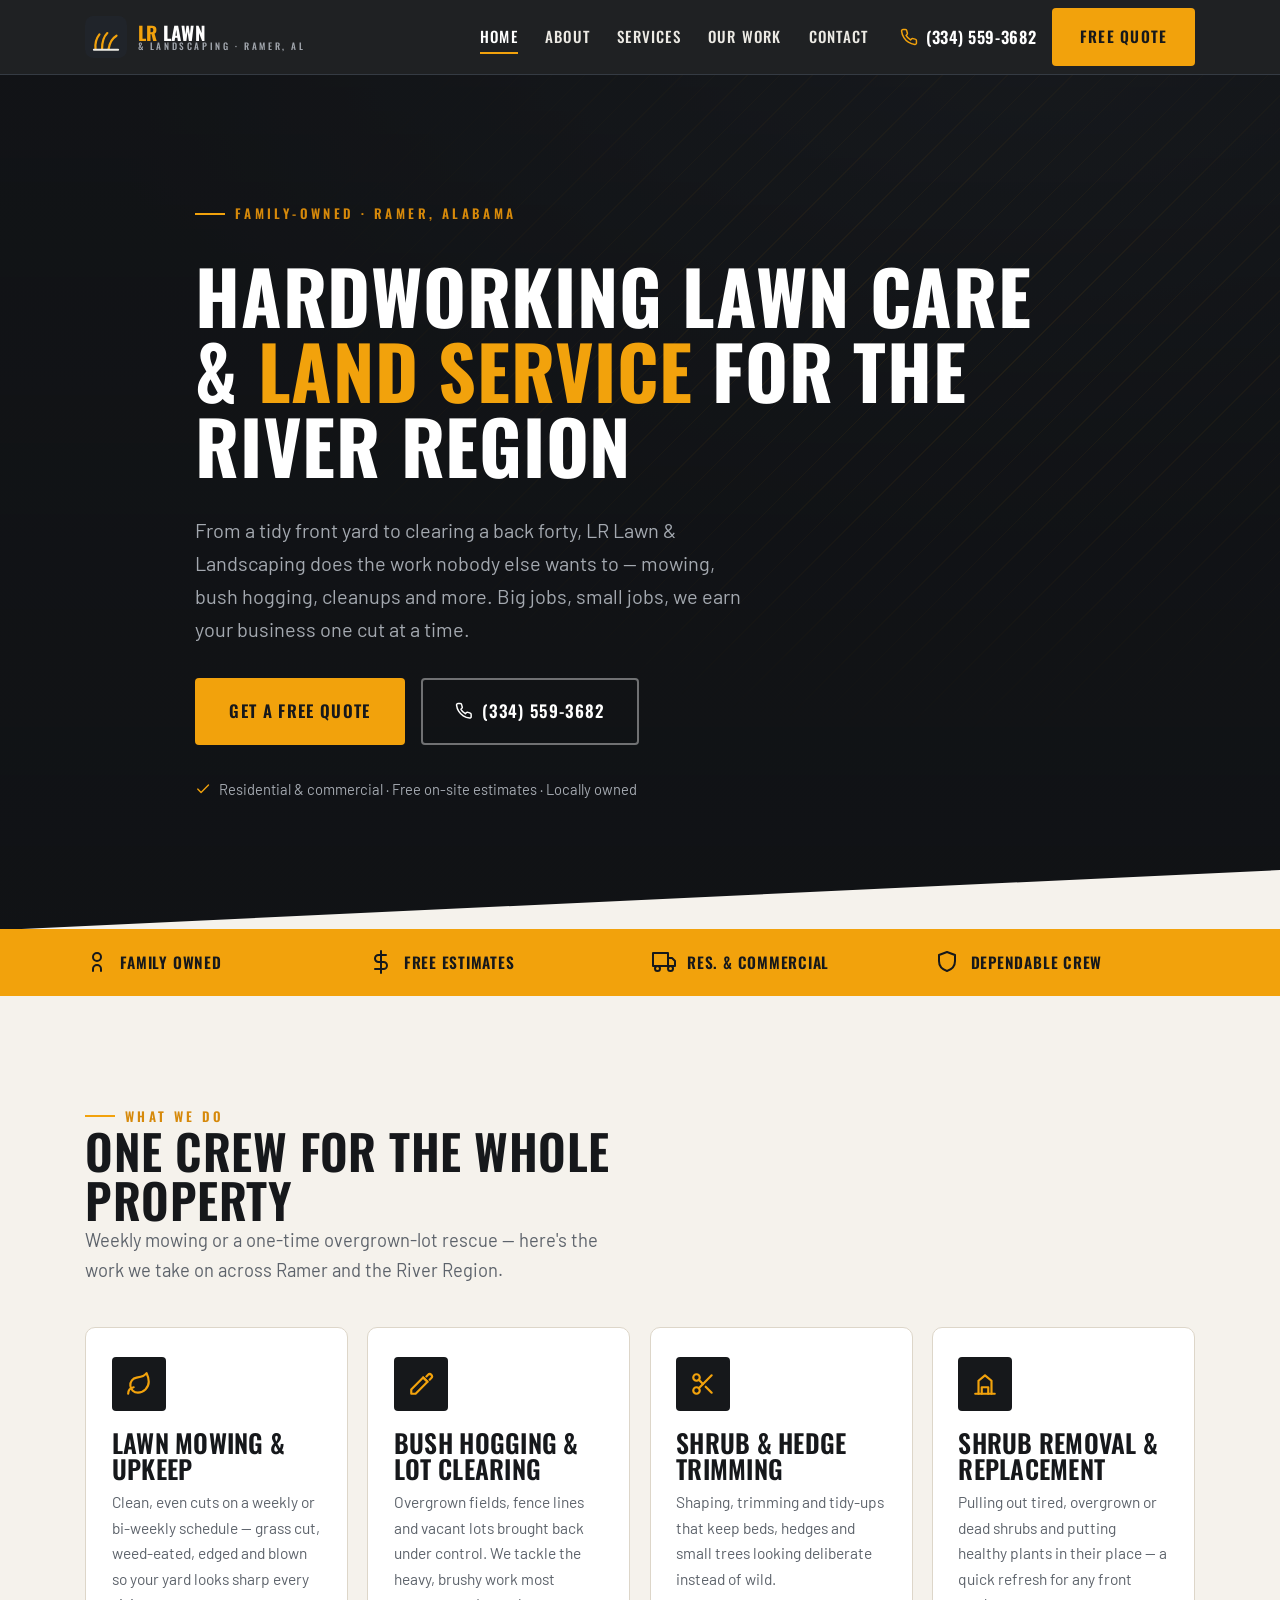
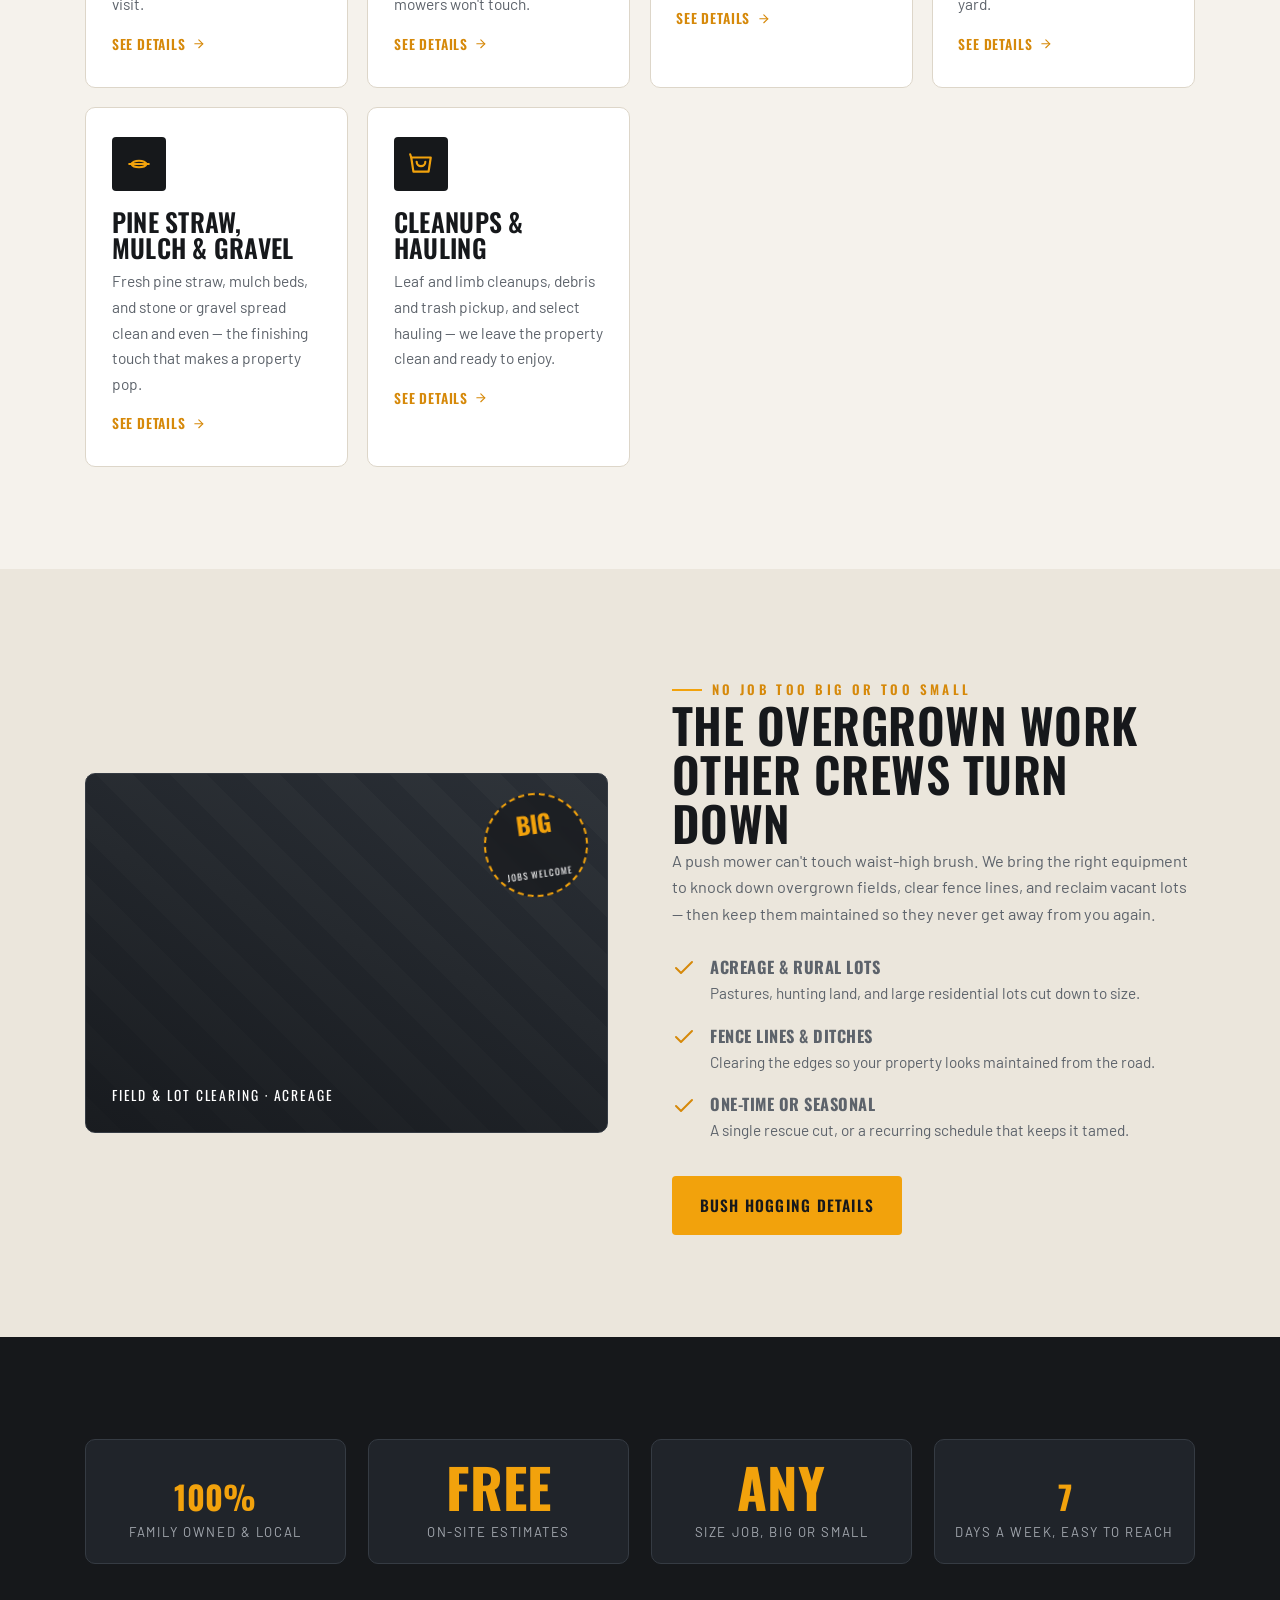
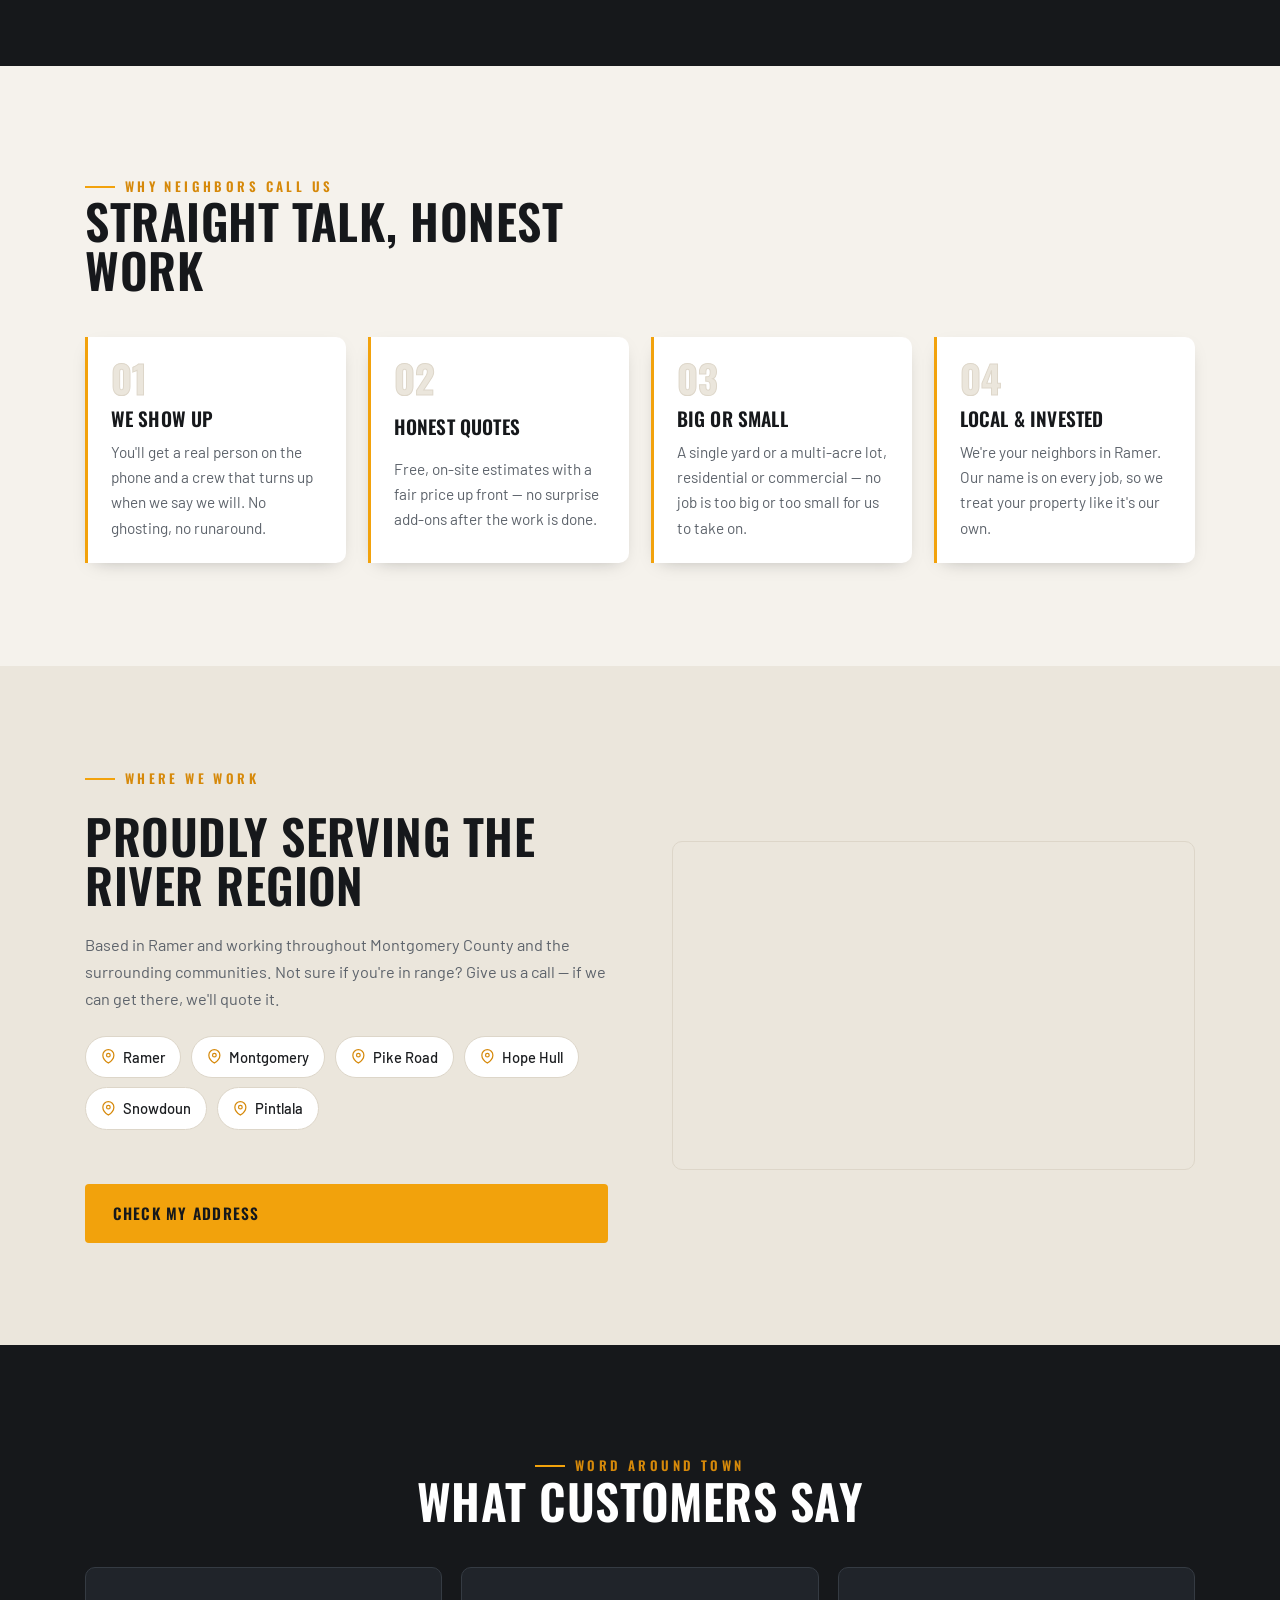
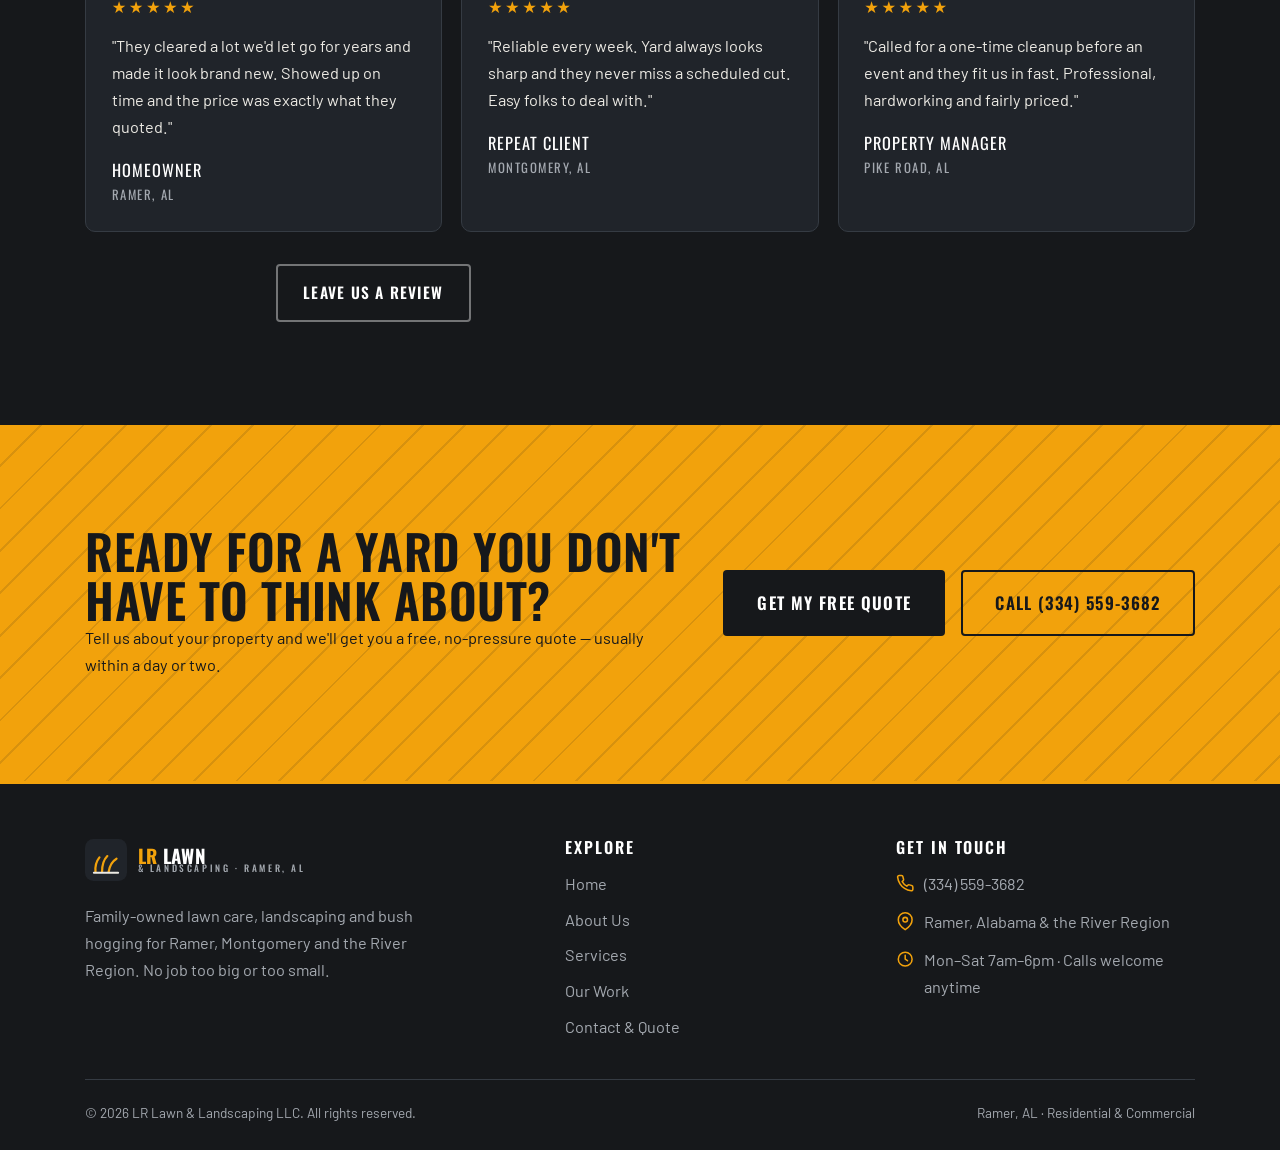
==== index.html @ de770ca6 "Initial commit: LR Lawn & Landscaping LLC website Co-Authored-By: Claude Opus 4.8 <noreply@anthropic" ====
<!DOCTYPE html>
<html lang="en" class="no-js">
<head>
  <meta charset="UTF-8" />
  <meta name="viewport" content="width=device-width, initial-scale=1.0" />
  <title>LR Lawn &amp; Landscaping LLC | Lawn Care &amp; Bush Hogging in Ramer, AL</title>
  <meta name="description" content="LR Lawn & Landscaping LLC is a family-owned lawn care and land service in Ramer, AL, serving Montgomery & the River Region. Mowing, bush hogging, cleanups & more — residential and commercial. Free quotes: (334) 559-3682." />
  <meta name="theme-color" content="#16181b" />
  <link rel="canonical" href="https://lrlawnandlandscaping.example/" />

  <meta property="og:title" content="LR Lawn & Landscaping LLC — Ramer, AL" />
  <meta property="og:description" content="Family-owned lawn care, landscaping & bush hogging for Montgomery County and the River Region. No job too big or too small." />
  <meta property="og:type" content="website" />
  <meta property="og:locale" content="en_US" />

  <link rel="icon" href="assets/icons/favicon.svg" type="image/svg+xml" />
  <link rel="preconnect" href="https://fonts.googleapis.com" />
  <link rel="preconnect" href="https://fonts.gstatic.com" crossorigin />
  <link href="https://fonts.googleapis.com/css2?family=Oswald:wght@500;600;700&family=Barlow:wght@400;500;600&display=swap" rel="stylesheet" />
  <link rel="stylesheet" href="css/style.css" />

  <script type="application/ld+json">
  {
    "@context": "https://schema.org",
    "@type": "LandscapingBusiness",
    "name": "LR Lawn & Landscaping LLC",
    "telephone": "+1-334-559-3682",
    "address": { "@type": "PostalAddress", "addressLocality": "Ramer", "addressRegion": "AL", "addressCountry": "US" },
    "areaServed": "Montgomery County & the River Region, Alabama",
    "description": "Family-owned lawn care, landscaping and bush hogging serving Ramer, Montgomery and the surrounding River Region."
  }
  </script>
</head>
<body>
  <a class="skip-link" href="#main">Skip to content</a>

  <!-- ===================== HEADER ===================== -->
  <header class="header">
    <div class="container">
      <nav class="nav" aria-label="Primary">
        <a href="index.html" class="logo" aria-label="LR Lawn & Landscaping — home">
          <svg class="logo__mark" viewBox="0 0 64 64" aria-hidden="true">
            <rect width="64" height="64" rx="13" fill="#20242a"/>
            <g fill="none" stroke="#f2a20c" stroke-width="3.4" stroke-linecap="round">
              <path d="M16 50 C 15 39, 18 33, 22 28"/>
              <path d="M26 50 C 26 37, 29 31, 34 26"/>
              <path d="M36 50 C 38 38, 43 33, 48 30"/>
            </g>
            <rect x="12" y="50" width="40" height="3" rx="1.5" fill="#eceae4"/>
          </svg>
          <span class="logo__name"><span>LR</span> Lawn<small>&amp; Landscaping · Ramer, AL</small></span>
        </a>

        <div class="nav__menu" id="nav-menu">
          <ul class="nav__links">
            <li><a class="nav__link" href="index.html">Home</a></li>
            <li><a class="nav__link" href="about.html">About</a></li>
            <li><a class="nav__link" href="services.html">Services</a></li>
            <li><a class="nav__link" href="gallery.html">Our Work</a></li>
            <li><a class="nav__link" href="contact.html">Contact</a></li>
          </ul>
          <div class="nav__cta">
            <a href="tel:+13345593682" class="nav__phone" aria-label="Call (334) 559-3682">
              <svg viewBox="0 0 24 24" fill="none" stroke="currentColor" stroke-width="2" stroke-linecap="round" stroke-linejoin="round" aria-hidden="true"><path d="M22 16.92v3a2 2 0 0 1-2.18 2 19.79 19.79 0 0 1-8.63-3.07 19.5 19.5 0 0 1-6-6 19.79 19.79 0 0 1-3.07-8.67A2 2 0 0 1 4.11 2h3a2 2 0 0 1 2 1.72c.13.96.36 1.9.7 2.81a2 2 0 0 1-.45 2.11L8.09 9.91a16 16 0 0 0 6 6l1.27-1.27a2 2 0 0 1 2.11-.45c.91.34 1.85.57 2.81.7A2 2 0 0 1 22 16.92Z"/></svg>
              (334) 559-3682
            </a>
            <a href="contact.html" class="btn">Free Quote</a>
          </div>
        </div>

        <button class="nav__toggle" aria-label="Toggle menu" aria-controls="nav-menu" aria-expanded="false"><span></span></button>
      </nav>
    </div>
  </header>
  <div class="nav-backdrop" aria-hidden="true"></div>

  <main id="main">

    <!-- ===================== HERO ===================== -->
    <section class="hero">
      <div class="container hero__inner">
        <p class="eyebrow reveal">Family-Owned · Ramer, Alabama</p>
        <h1 class="reveal" data-delay="1">Hardworking lawn care &amp; <em>land service</em> for the River Region</h1>
        <p class="hero__lead reveal" data-delay="2">From a tidy front yard to clearing a back forty, LR Lawn &amp; Landscaping does the work nobody else wants to — mowing, bush hogging, cleanups and more. Big jobs, small jobs, we earn your business one cut at a time.</p>
        <div class="hero__actions reveal" data-delay="3">
          <a href="contact.html" class="btn btn--lg">Get a Free Quote</a>
          <a href="tel:+13345593682" class="btn btn--ghost-light btn--lg">
            <svg viewBox="0 0 24 24" fill="none" stroke="currentColor" stroke-width="2" stroke-linecap="round" stroke-linejoin="round" aria-hidden="true"><path d="M22 16.92v3a2 2 0 0 1-2.18 2 19.79 19.79 0 0 1-8.63-3.07 19.5 19.5 0 0 1-6-6 19.79 19.79 0 0 1-3.07-8.67A2 2 0 0 1 4.11 2h3a2 2 0 0 1 2 1.72c.13.96.36 1.9.7 2.81a2 2 0 0 1-.45 2.11L8.09 9.91a16 16 0 0 0 6 6l1.27-1.27a2 2 0 0 1 2.11-.45c.91.34 1.85.57 2.81.7A2 2 0 0 1 22 16.92Z"/></svg>
            (334) 559-3682
          </a>
        </div>
        <p class="hero__note reveal" data-delay="3">
          <svg viewBox="0 0 24 24" fill="none" stroke="currentColor" stroke-width="2" stroke-linecap="round" stroke-linejoin="round" aria-hidden="true"><polyline points="20 6 9 17 4 12"/></svg>
          Residential &amp; commercial · Free on-site estimates · Locally owned
        </p>
      </div>
      <div class="hero__angle" aria-hidden="true"></div>
    </section>

    <!-- ===================== TRUST STRIP ===================== -->
    <section class="trust" aria-label="Why homeowners call us">
      <div class="container">
        <ul class="trust__row">
          <li class="trust__item"><svg viewBox="0 0 24 24" fill="none" stroke="currentColor" stroke-width="2" stroke-linecap="round" stroke-linejoin="round"><path d="M16 21v-2a4 4 0 0 0-8 0v2"/><circle cx="12" cy="7" r="4"/></svg>Family Owned</li>
          <li class="trust__item"><svg viewBox="0 0 24 24" fill="none" stroke="currentColor" stroke-width="2" stroke-linecap="round" stroke-linejoin="round"><line x1="12" y1="1" x2="12" y2="23"/><path d="M17 5H9.5a3.5 3.5 0 0 0 0 7h5a3.5 3.5 0 0 1 0 7H6"/></svg>Free Estimates</li>
          <li class="trust__item"><svg viewBox="0 0 24 24" fill="none" stroke="currentColor" stroke-width="2" stroke-linecap="round" stroke-linejoin="round"><path d="M1 3h15v13H1z"/><path d="M16 8h4l3 3v5h-7V8z"/><circle cx="5.5" cy="18.5" r="2.5"/><circle cx="18.5" cy="18.5" r="2.5"/></svg>Res. &amp; Commercial</li>
          <li class="trust__item"><svg viewBox="0 0 24 24" fill="none" stroke="currentColor" stroke-width="2" stroke-linecap="round" stroke-linejoin="round"><path d="M12 2 4 5v6c0 5 3.4 8.5 8 10 4.6-1.5 8-5 8-10V5l-8-3Z"/></svg>Dependable Crew</li>
        </ul>
      </div>
    </section>

    <!-- ===================== SERVICES OVERVIEW ===================== -->
    <section class="section" aria-labelledby="svc-h">
      <div class="container">
        <div class="section-head reveal">
          <p class="eyebrow">What We Do</p>
          <h2 id="svc-h">One crew for the whole property</h2>
          <p class="lead">Weekly mowing or a one-time overgrown-lot rescue — here's the work we take on across Ramer and the River Region.</p>
        </div>

        <div class="cards">
          <article class="card reveal">
            <div class="card__icon"><svg viewBox="0 0 24 24" fill="none" stroke="currentColor" stroke-width="2" stroke-linecap="round" stroke-linejoin="round"><path d="M11 20A7 7 0 0 1 9.8 6.1C15.5 5 17 4.48 19 2c1 2 2 4.18 2 8 0 5.5-4.78 10-10 10Z"/><path d="M2 21c0-3 1.85-5.36 5.08-6"/></svg></div>
            <h3>Lawn Mowing &amp; Upkeep</h3>
            <p>Clean, even cuts on a weekly or bi-weekly schedule — grass cut, weed-eated, edged and blown so your yard looks sharp every visit.</p>
            <a href="services.html#mowing" class="card__link">See details <svg viewBox="0 0 24 24" fill="none" stroke="currentColor" stroke-width="2" stroke-linecap="round" stroke-linejoin="round"><line x1="5" y1="12" x2="19" y2="12"/><polyline points="12 5 19 12 12 19"/></svg></a>
          </article>

          <article class="card reveal" data-delay="1">
            <div class="card__icon"><svg viewBox="0 0 24 24" fill="none" stroke="currentColor" stroke-width="2" stroke-linecap="round" stroke-linejoin="round"><path d="M3 21v-4l11-11 4 4L7 21H3z"/><path d="M14 6l4 4"/><path d="M20 8l1.5-1.5a2.1 2.1 0 0 0-3-3L17 5"/></svg></div>
            <h3>Bush Hogging &amp; Lot Clearing</h3>
            <p>Overgrown fields, fence lines and vacant lots brought back under control. We tackle the heavy, brushy work most mowers won't touch.</p>
            <a href="services.html#bushhog" class="card__link">See details <svg viewBox="0 0 24 24" fill="none" stroke="currentColor" stroke-width="2" stroke-linecap="round" stroke-linejoin="round"><line x1="5" y1="12" x2="19" y2="12"/><polyline points="12 5 19 12 12 19"/></svg></a>
          </article>

          <article class="card reveal" data-delay="2">
            <div class="card__icon"><svg viewBox="0 0 24 24" fill="none" stroke="currentColor" stroke-width="2" stroke-linecap="round" stroke-linejoin="round"><circle cx="6" cy="6" r="3"/><circle cx="6" cy="18" r="3"/><line x1="20" y1="4" x2="8.12" y2="15.88"/><line x1="14.47" y1="14.48" x2="20" y2="20"/><line x1="8.12" y1="8.12" x2="12" y2="12"/></svg></div>
            <h3>Shrub &amp; Hedge Trimming</h3>
            <p>Shaping, trimming and tidy-ups that keep beds, hedges and small trees looking deliberate instead of wild.</p>
            <a href="services.html#trimming" class="card__link">See details <svg viewBox="0 0 24 24" fill="none" stroke="currentColor" stroke-width="2" stroke-linecap="round" stroke-linejoin="round"><line x1="5" y1="12" x2="19" y2="12"/><polyline points="12 5 19 12 12 19"/></svg></a>
          </article>

          <article class="card reveal">
            <div class="card__icon"><svg viewBox="0 0 24 24" fill="none" stroke="currentColor" stroke-width="2" stroke-linecap="round" stroke-linejoin="round"><path d="M3 21h18"/><path d="M6 21V9l6-5 6 5v12"/><path d="M9 21v-6h6v6"/></svg></div>
            <h3>Shrub Removal &amp; Replacement</h3>
            <p>Pulling out tired, overgrown or dead shrubs and putting healthy plants in their place — a quick refresh for any front yard.</p>
            <a href="services.html#removal" class="card__link">See details <svg viewBox="0 0 24 24" fill="none" stroke="currentColor" stroke-width="2" stroke-linecap="round" stroke-linejoin="round"><line x1="5" y1="12" x2="19" y2="12"/><polyline points="12 5 19 12 12 19"/></svg></a>
          </article>

          <article class="card reveal" data-delay="1">
            <div class="card__icon"><svg viewBox="0 0 24 24" fill="none" stroke="currentColor" stroke-width="2" stroke-linecap="round" stroke-linejoin="round"><path d="M3 12h18"/><path d="M5 12c2-4 12-4 14 0"/><path d="M5 12c2 4 12 4 14 0"/></svg></div>
            <h3>Pine Straw, Mulch &amp; Gravel</h3>
            <p>Fresh pine straw, mulch beds, and stone or gravel spread clean and even — the finishing touch that makes a property pop.</p>
            <a href="services.html#groundcover" class="card__link">See details <svg viewBox="0 0 24 24" fill="none" stroke="currentColor" stroke-width="2" stroke-linecap="round" stroke-linejoin="round"><line x1="5" y1="12" x2="19" y2="12"/><polyline points="12 5 19 12 12 19"/></svg></a>
          </article>

          <article class="card reveal" data-delay="2">
            <div class="card__icon"><svg viewBox="0 0 24 24" fill="none" stroke="currentColor" stroke-width="2" stroke-linecap="round" stroke-linejoin="round"><path d="M3 6h18l-2 13H5L3 6z"/><path d="M3 6 2 3"/><path d="M16 10a4 4 0 0 1-8 0"/></svg></div>
            <h3>Cleanups &amp; Hauling</h3>
            <p>Leaf and limb cleanups, debris and trash pickup, and select hauling — we leave the property clean and ready to enjoy.</p>
            <a href="services.html#cleanups" class="card__link">See details <svg viewBox="0 0 24 24" fill="none" stroke="currentColor" stroke-width="2" stroke-linecap="round" stroke-linejoin="round"><line x1="5" y1="12" x2="19" y2="12"/><polyline points="12 5 19 12 12 19"/></svg></a>
          </article>
        </div>
      </div>
    </section>

    <!-- ===================== FEATURE: BUSH HOGGING ===================== -->
    <section class="section section--concrete" aria-labelledby="feat-h">
      <div class="container split">
        <div class="feature__media reveal">
          <!-- Replace background with a real bush-hogging / lot-clearing photo -->
          <span class="stamp"><b>BIG</b><small>jobs welcome</small></span>
          <p class="feature__tag">Field &amp; lot clearing · acreage</p>
        </div>
        <div class="reveal" data-delay="1">
          <p class="eyebrow">No Job Too Big or Too Small</p>
          <h2 id="feat-h">The overgrown work other crews turn down</h2>
          <p class="muted">A push mower can't touch waist-high brush. We bring the right equipment to knock down overgrown fields, clear fence lines, and reclaim vacant lots — then keep them maintained so they never get away from you again.</p>
          <ul class="feature__list">
            <li>
              <svg viewBox="0 0 24 24" fill="none" stroke="currentColor" stroke-width="2" stroke-linecap="round" stroke-linejoin="round"><polyline points="20 6 9 17 4 12"/></svg>
              <span><b>Acreage &amp; rural lots</b><br>Pastures, hunting land, and large residential lots cut down to size.</span>
            </li>
            <li>
              <svg viewBox="0 0 24 24" fill="none" stroke="currentColor" stroke-width="2" stroke-linecap="round" stroke-linejoin="round"><polyline points="20 6 9 17 4 12"/></svg>
              <span><b>Fence lines &amp; ditches</b><br>Clearing the edges so your property looks maintained from the road.</span>
            </li>
            <li>
              <svg viewBox="0 0 24 24" fill="none" stroke="currentColor" stroke-width="2" stroke-linecap="round" stroke-linejoin="round"><polyline points="20 6 9 17 4 12"/></svg>
              <span><b>One-time or seasonal</b><br>A single rescue cut, or a recurring schedule that keeps it tamed.</span>
            </li>
          </ul>
          <a href="services.html#bushhog" class="btn mt-2">Bush Hogging Details</a>
        </div>
      </div>
    </section>

    <!-- ===================== PROMISE / STATS ===================== -->
    <!-- These are commitments, not metrics. Swap in real numbers once available. -->
    <section class="section section--dark" aria-label="Our promise">
      <div class="container">
        <div class="stats">
          <div class="stat reveal"><div class="stat__num"><span data-count="100" data-suffix="%">0%</span></div><div class="stat__label">Family Owned &amp; Local</div></div>
          <div class="stat reveal" data-delay="1"><div class="stat__num">FREE</div><div class="stat__label">On-Site Estimates</div></div>
          <div class="stat reveal" data-delay="2"><div class="stat__num">ANY</div><div class="stat__label">Size Job, Big or Small</div></div>
          <div class="stat reveal" data-delay="3"><div class="stat__num"><span data-count="7">0</span></div><div class="stat__label">Days a Week, Easy to Reach</div></div>
        </div>
      </div>
    </section>

    <!-- ===================== WHY US ===================== -->
    <section class="section" aria-labelledby="why-h">
      <div class="container">
        <div class="section-head reveal">
          <p class="eyebrow">Why Neighbors Call Us</p>
          <h2 id="why-h">Straight talk, honest work</h2>
        </div>
        <div class="reasons">
          <div class="reason reveal">
            <span class="reason__n">01</span>
            <h3>We show up</h3>
            <p>You'll get a real person on the phone and a crew that turns up when we say we will. No ghosting, no runaround.</p>
          </div>
          <div class="reason reveal" data-delay="1">
            <span class="reason__n">02</span>
            <h3>Honest quotes</h3>
            <p>Free, on-site estimates with a fair price up front — no surprise add-ons after the work is done.</p>
          </div>
          <div class="reason reveal" data-delay="2">
            <span class="reason__n">03</span>
            <h3>Big or small</h3>
            <p>A single yard or a multi-acre lot, residential or commercial — no job is too big or too small for us to take on.</p>
          </div>
          <div class="reason reveal" data-delay="3">
            <span class="reason__n">04</span>
            <h3>Local &amp; invested</h3>
            <p>We're your neighbors in Ramer. Our name is on every job, so we treat your property like it's our own.</p>
          </div>
        </div>
      </div>
    </section>

    <!-- ===================== SERVICE AREA ===================== -->
    <section class="section section--concrete" aria-labelledby="area-h">
      <div class="container split">
        <div class="area reveal">
          <p class="eyebrow">Where We Work</p>
          <h2 id="area-h">Proudly serving the River Region</h2>
          <p class="muted">Based in Ramer and working throughout Montgomery County and the surrounding communities. Not sure if you're in range? Give us a call — if we can get there, we'll quote it.</p>
          <ul class="area__chips">
            <li class="area__chip"><svg viewBox="0 0 24 24" fill="none" stroke="currentColor" stroke-width="2"><path d="M21 10c0 7-9 13-9 13s-9-6-9-13a9 9 0 0 1 18 0Z"/><circle cx="12" cy="10" r="3"/></svg>Ramer</li>
            <li class="area__chip"><svg viewBox="0 0 24 24" fill="none" stroke="currentColor" stroke-width="2"><path d="M21 10c0 7-9 13-9 13s-9-6-9-13a9 9 0 0 1 18 0Z"/><circle cx="12" cy="10" r="3"/></svg>Montgomery</li>
            <li class="area__chip"><svg viewBox="0 0 24 24" fill="none" stroke="currentColor" stroke-width="2"><path d="M21 10c0 7-9 13-9 13s-9-6-9-13a9 9 0 0 1 18 0Z"/><circle cx="12" cy="10" r="3"/></svg>Pike Road</li>
            <li class="area__chip"><svg viewBox="0 0 24 24" fill="none" stroke="currentColor" stroke-width="2"><path d="M21 10c0 7-9 13-9 13s-9-6-9-13a9 9 0 0 1 18 0Z"/><circle cx="12" cy="10" r="3"/></svg>Hope Hull</li>
            <li class="area__chip"><svg viewBox="0 0 24 24" fill="none" stroke="currentColor" stroke-width="2"><path d="M21 10c0 7-9 13-9 13s-9-6-9-13a9 9 0 0 1 18 0Z"/><circle cx="12" cy="10" r="3"/></svg>Snowdoun</li>
            <li class="area__chip"><svg viewBox="0 0 24 24" fill="none" stroke="currentColor" stroke-width="2"><path d="M21 10c0 7-9 13-9 13s-9-6-9-13a9 9 0 0 1 18 0Z"/><circle cx="12" cy="10" r="3"/></svg>Pintlala</li>
          </ul>
          <a href="contact.html" class="btn mt-2">Check My Address</a>
        </div>
        <div class="area__map reveal" data-delay="1">
          <iframe
            title="LR Lawn & Landscaping service area — Ramer, Alabama"
            src="https://www.google.com/maps?q=Ramer,%20Alabama&output=embed"
            loading="lazy" referrerpolicy="no-referrer-when-downgrade"></iframe>
        </div>
      </div>
    </section>

    <!-- ===================== TESTIMONIALS ===================== -->
    <!-- PLACEHOLDER reviews. LR has no public reviews yet — replace these with real
         Google reviews before launch, or remove this section and use the CTA below. -->
    <section class="section section--dark" aria-labelledby="rev-h">
      <div class="container">
        <div class="section-head section-head--center reveal">
          <p class="eyebrow eyebrow--center">Word Around Town</p>
          <h2 id="rev-h">What customers say</h2>
        </div>
        <div class="quotes">
          <figure class="quote reveal">
            <div class="quote__stars" aria-label="5 out of 5 stars">★★★★★</div>
            <blockquote><p>"They cleared a lot we'd let go for years and made it look brand new. Showed up on time and the price was exactly what they quoted."</p></blockquote>
            <figcaption class="quote__by">Homeowner<span>Ramer, AL</span></figcaption>
          </figure>
          <figure class="quote reveal" data-delay="1">
            <div class="quote__stars" aria-label="5 out of 5 stars">★★★★★</div>
            <blockquote><p>"Reliable every week. Yard always looks sharp and they never miss a scheduled cut. Easy folks to deal with."</p></blockquote>
            <figcaption class="quote__by">Repeat Client<span>Montgomery, AL</span></figcaption>
          </figure>
          <figure class="quote reveal" data-delay="2">
            <div class="quote__stars" aria-label="5 out of 5 stars">★★★★★</div>
            <blockquote><p>"Called for a one-time cleanup before an event and they fit us in fast. Professional, hardworking and fairly priced."</p></blockquote>
            <figcaption class="quote__by">Property Manager<span>Pike Road, AL</span></figcaption>
          </figure>
        </div>
        <p class="text-center mt-2"><a href="https://maps.app.goo.gl/wMPa7reJDcePerBT6" class="btn btn--ghost-light" target="_blank" rel="noopener">Leave Us a Review</a></p>
      </div>
    </section>

    <!-- ===================== CTA ===================== -->
    <section class="section cta">
      <div class="container cta__inner">
        <div class="reveal">
          <h2>Ready for a yard you don't have to think about?</h2>
          <p>Tell us about your property and we'll get you a free, no-pressure quote — usually within a day or two.</p>
        </div>
        <div class="hero__actions reveal" data-delay="1">
          <a href="contact.html" class="btn btn--dark btn--lg">Get My Free Quote</a>
          <a href="tel:+13345593682" class="btn btn--ghost btn--lg">Call (334) 559-3682</a>
        </div>
      </div>
    </section>
  </main>

  <!-- ===================== FOOTER ===================== -->
  <footer class="footer">
    <div class="container">
      <div class="footer__grid">
        <div class="footer__brand">
          <a href="index.html" class="logo" aria-label="LR Lawn & Landscaping — home">
            <svg class="logo__mark" viewBox="0 0 64 64" aria-hidden="true">
              <rect width="64" height="64" rx="13" fill="#20242a"/>
              <g fill="none" stroke="#f2a20c" stroke-width="3.4" stroke-linecap="round"><path d="M16 50 C 15 39, 18 33, 22 28"/><path d="M26 50 C 26 37, 29 31, 34 26"/><path d="M36 50 C 38 38, 43 33, 48 30"/></g>
              <rect x="12" y="50" width="40" height="3" rx="1.5" fill="#eceae4"/>
            </svg>
            <span class="logo__name"><span>LR</span> Lawn<small>&amp; Landscaping · Ramer, AL</small></span>
          </a>
          <p>Family-owned lawn care, landscaping and bush hogging for Ramer, Montgomery and the River Region. No job too big or too small.</p>
        </div>
        <div>
          <h4>Explore</h4>
          <ul class="footer__links">
            <li><a href="index.html">Home</a></li>
            <li><a href="about.html">About Us</a></li>
            <li><a href="services.html">Services</a></li>
            <li><a href="gallery.html">Our Work</a></li>
            <li><a href="contact.html">Contact &amp; Quote</a></li>
          </ul>
        </div>
        <div>
          <h4>Get In Touch</h4>
          <ul class="footer__contact">
            <li><svg viewBox="0 0 24 24" fill="none" stroke="currentColor" stroke-width="2" stroke-linecap="round" stroke-linejoin="round"><path d="M22 16.92v3a2 2 0 0 1-2.18 2 19.79 19.79 0 0 1-8.63-3.07 19.5 19.5 0 0 1-6-6 19.79 19.79 0 0 1-3.07-8.67A2 2 0 0 1 4.11 2h3a2 2 0 0 1 2 1.72c.13.96.36 1.9.7 2.81a2 2 0 0 1-.45 2.11L8.09 9.91a16 16 0 0 0 6 6l1.27-1.27a2 2 0 0 1 2.11-.45c.91.34 1.85.57 2.81.7A2 2 0 0 1 22 16.92Z"/></svg><a href="tel:+13345593682">(334) 559-3682</a></li>
            <li><svg viewBox="0 0 24 24" fill="none" stroke="currentColor" stroke-width="2" stroke-linecap="round" stroke-linejoin="round"><path d="M21 10c0 7-9 13-9 13s-9-6-9-13a9 9 0 0 1 18 0Z"/><circle cx="12" cy="10" r="3"/></svg><span>Ramer, Alabama &amp; the River Region</span></li>
            <li><svg viewBox="0 0 24 24" fill="none" stroke="currentColor" stroke-width="2" stroke-linecap="round" stroke-linejoin="round"><circle cx="12" cy="12" r="9"/><polyline points="12 7 12 12 15 14"/></svg><span>Mon–Sat 7am–6pm · Calls welcome anytime</span></li>
          </ul>
        </div>
      </div>
      <div class="footer__bottom">
        <span>&copy; <span id="year">2026</span> LR Lawn &amp; Landscaping LLC. All rights reserved.</span>
        <span>Ramer, AL · Residential &amp; Commercial</span>
      </div>
    </div>
  </footer>

  <button class="to-top" aria-label="Back to top">
    <svg viewBox="0 0 24 24" fill="none" stroke="currentColor" stroke-width="2.4" stroke-linecap="round" stroke-linejoin="round" width="20" height="20"><polyline points="18 15 12 9 6 15"/></svg>
  </button>

  <!-- Mobile quick-action bar -->
  <nav class="callbar" aria-label="Quick actions">
    <a href="tel:+13345593682"><svg viewBox="0 0 24 24" fill="none" stroke="currentColor" stroke-width="2" stroke-linecap="round" stroke-linejoin="round"><path d="M22 16.92v3a2 2 0 0 1-2.18 2 19.79 19.79 0 0 1-8.63-3.07 19.5 19.5 0 0 1-6-6 19.79 19.79 0 0 1-3.07-8.67A2 2 0 0 1 4.11 2h3a2 2 0 0 1 2 1.72c.13.96.36 1.9.7 2.81a2 2 0 0 1-.45 2.11L8.09 9.91a16 16 0 0 0 6 6l1.27-1.27a2 2 0 0 1 2.11-.45c.91.34 1.85.57 2.81.7A2 2 0 0 1 22 16.92Z"/></svg>Call Now</a>
    <a href="contact.html"><svg viewBox="0 0 24 24" fill="none" stroke="currentColor" stroke-width="2" stroke-linecap="round" stroke-linejoin="round"><path d="M14 2H6a2 2 0 0 0-2 2v16a2 2 0 0 0 2 2h12a2 2 0 0 0 2-2V8z"/><polyline points="14 2 14 8 20 8"/></svg>Free Quote</a>
  </nav>

  <script src="js/main.js" defer></script>
</body>
</html>
---- css/style.css ----
/* =====================================================================
   LR Lawn & Landscaping LLC — "Rural Workhorse" design system
   Charcoal + equipment amber on warm bone. Oswald + Barlow.
   Hand-built, no frameworks.
   ===================================================================== */

/* ----------------------------- Tokens ------------------------------ */
:root {
  /* Brand */
  --ink:        #16181b;   /* near-black charcoal */
  --ink-800:    #20242a;   /* dark panel */
  --ink-700:    #2c3138;   /* steel */
  --amber:      #f2a20c;   /* equipment amber accent */
  --amber-600:  #d6890a;
  --amber-300:  #fbd073;

  /* Neutrals */
  --bone:       #f5f2ec;   /* warm off-white background */
  --concrete:   #ebe6dc;   /* muted surface */
  --line:       #ddd6c9;   /* borders on light */
  --line-dark:  #353b43;   /* borders on dark */

  /* Text */
  --text:       #1c1e21;   /* body on light */
  --muted:      #5d636b;   /* secondary on light */
  --on-dark:    #eceae4;   /* body on dark */
  --on-dark-mut:#a4a9b0;   /* secondary on dark */
  --white:      #ffffff;

  /* System */
  --radius:     4px;
  --radius-lg:  10px;
  --shadow:     0 14px 40px -18px rgba(16,18,21,.45);
  --shadow-sm:  0 6px 18px -10px rgba(16,18,21,.35);
  --container:  1180px;
  --gutter:     clamp(1.1rem, 4vw, 2.2rem);
  --ease:       cubic-bezier(.22,.61,.36,1);

  --ff-display: "Oswald", "Arial Narrow", system-ui, sans-serif;
  --ff-body:    "Barlow", system-ui, -apple-system, "Segoe UI", sans-serif;
}

/* ----------------------------- Reset ------------------------------- */
*, *::before, *::after { box-sizing: border-box; }
* { margin: 0; }
html { scroll-behavior: smooth; -webkit-text-size-adjust: 100%; }
@media (prefers-reduced-motion: reduce) {
  html { scroll-behavior: auto; }
  *, *::before, *::after { animation-duration: .001ms !important; transition-duration: .001ms !important; }
}
body {
  font-family: var(--ff-body);
  color: var(--text);
  background: var(--bone);
  line-height: 1.65;
  font-size: 1.02rem;
  -webkit-font-smoothing: antialiased;
  text-rendering: optimizeLegibility;
}
img, svg, picture { display: block; max-width: 100%; }
a { color: inherit; text-decoration: none; }
button { font: inherit; cursor: pointer; border: 0; background: none; color: inherit; }
input, textarea, select { font: inherit; color: inherit; }
ul { list-style: none; padding: 0; }
:focus-visible { outline: 3px solid var(--amber); outline-offset: 2px; border-radius: 2px; }

/* --------------------------- Typography ---------------------------- */
h1, h2, h3, h4, .display {
  font-family: var(--ff-display);
  font-weight: 600;
  line-height: 1.02;
  letter-spacing: .01em;
  text-transform: uppercase;
  color: var(--ink);
}
h1 { font-size: clamp(2.5rem, 6vw, 4.6rem); font-weight: 700; }
h2 { font-size: clamp(1.9rem, 4vw, 3rem); }
h3 { font-size: clamp(1.25rem, 2.2vw, 1.6rem); }
p { max-width: 64ch; }
strong { font-weight: 600; }

.eyebrow {
  font-family: var(--ff-display);
  text-transform: uppercase;
  letter-spacing: .26em;
  font-weight: 600;
  font-size: .82rem;
  color: var(--amber-600);
  display: inline-flex;
  align-items: center;
  gap: .6rem;
}
.eyebrow::before {
  content: ""; width: 30px; height: 2px; background: var(--amber); display: inline-block;
}
.eyebrow--center { justify-content: center; }
.lead { font-size: 1.15rem; color: var(--muted); }

/* --------------------------- Layout -------------------------------- */
.container { width: 100%; max-width: var(--container); margin-inline: auto; padding-inline: var(--gutter); }
.section { padding-block: clamp(3.6rem, 8vw, 6.5rem); }
.section--tight { padding-block: clamp(2.6rem, 5vw, 4rem); }
.section--dark { background: var(--ink); color: var(--on-dark); }
.section--dark h1, .section--dark h2, .section--dark h3 { color: var(--white); }
.section--concrete { background: var(--concrete); }
.section-head { max-width: 60ch; margin-bottom: 2.6rem; }
.section-head--center { margin-inline: auto; text-align: center; }
.grid { display: grid; gap: 1.4rem; }
.split { display: grid; gap: clamp(2rem, 5vw, 4rem); align-items: center; }
@media (min-width: 880px) { .split { grid-template-columns: 1fr 1fr; } }

/* --------------------------- Buttons ------------------------------- */
.btn {
  --bg: var(--amber); --fg: var(--ink);
  display: inline-flex; align-items: center; gap: .6rem;
  background: var(--bg); color: var(--fg);
  font-family: var(--ff-display); font-weight: 600; text-transform: uppercase;
  letter-spacing: .08em; font-size: .96rem;
  padding: .92rem 1.6rem; border-radius: var(--radius);
  transition: transform .18s var(--ease), background .18s var(--ease), box-shadow .18s var(--ease);
  border: 2px solid transparent;
}
.btn:hover { transform: translateY(-2px); box-shadow: 0 10px 24px -10px rgba(242,162,12,.6); }
.btn:active { transform: translateY(0); }
.btn--ghost { --bg: transparent; --fg: var(--ink); border-color: var(--ink); }
.btn--ghost:hover { background: var(--ink); color: var(--white); box-shadow: none; }
.btn--ghost-light { --bg: transparent; --fg: var(--white); border-color: rgba(255,255,255,.4); }
.btn--ghost-light:hover { background: var(--white); color: var(--ink); box-shadow: none; }
.btn--lg { padding: 1.1rem 2rem; font-size: 1.05rem; }
.btn svg { width: 1.05em; height: 1.05em; }

/* --------------------------- Header / Nav -------------------------- */
.header {
  position: sticky; top: 0; z-index: 60;
  background: rgba(22,24,27,.96);
  backdrop-filter: blur(8px);
  border-bottom: 1px solid var(--line-dark);
  transition: box-shadow .25s var(--ease);
}
.header.is-stuck { box-shadow: 0 10px 30px -16px rgba(0,0,0,.7); }
.nav { display: flex; align-items: center; justify-content: space-between; gap: 1rem; height: 74px; }
.logo { display: inline-flex; align-items: center; gap: .65rem; color: var(--white); }
.logo__mark { width: 42px; height: 42px; flex: none; }
.logo__name { font-family: var(--ff-display); font-weight: 700; text-transform: uppercase; line-height: .98; letter-spacing: .02em; font-size: 1.18rem; }
.logo__name span { color: var(--amber); }
.logo__name small { display: block; font-size: .58rem; letter-spacing: .28em; color: var(--on-dark-mut); font-weight: 500; }

.nav__menu { display: flex; align-items: center; gap: 2rem; }
.nav__links { display: flex; align-items: center; gap: 1.7rem; }
.nav__link {
  color: var(--on-dark); font-family: var(--ff-display); text-transform: uppercase;
  letter-spacing: .08em; font-weight: 500; font-size: .94rem; padding: .35rem 0; position: relative;
}
.nav__link::after {
  content: ""; position: absolute; left: 0; bottom: -2px; height: 2px; width: 0; background: var(--amber);
  transition: width .22s var(--ease);
}
.nav__link:hover::after, .nav__link.is-active::after { width: 100%; }
.nav__link.is-active { color: var(--white); }
.nav__cta { display: flex; align-items: center; gap: 1rem; }
.nav__phone { display: inline-flex; align-items: center; gap: .5rem; color: var(--white); font-family: var(--ff-display); font-weight: 600; letter-spacing: .04em; }
.nav__phone svg { width: 1.1em; height: 1.1em; color: var(--amber); }

.nav__toggle { display: none; width: 46px; height: 46px; border: 1px solid var(--line-dark); border-radius: var(--radius); position: relative; }
.nav__toggle span, .nav__toggle span::before, .nav__toggle span::after {
  content: ""; position: absolute; left: 50%; top: 50%; width: 22px; height: 2px; background: var(--white);
  transform: translate(-50%,-50%); transition: transform .22s var(--ease), opacity .22s var(--ease);
}
.nav__toggle span::before { transform: translate(-50%, -7px); }
.nav__toggle span::after  { transform: translate(-50%, 7px); }
.nav__toggle[aria-expanded="true"] span { background: transparent; }
.nav__toggle[aria-expanded="true"] span::before { transform: translate(-50%,0) rotate(45deg); }
.nav__toggle[aria-expanded="true"] span::after  { transform: translate(-50%,0) rotate(-45deg); }

@media (max-width: 920px) {
  .nav__toggle { display: block; z-index: 70; }
  .nav__menu {
    position: fixed; inset: 0 0 0 auto; width: min(82vw, 340px);
    flex-direction: column; align-items: flex-start; justify-content: flex-start; gap: 1.6rem;
    background: var(--ink-800); padding: 6rem 2rem 2rem; border-left: 1px solid var(--line-dark);
    transform: translateX(100%); transition: transform .3s var(--ease); z-index: 65;
  }
  .nav__menu.is-open { transform: translateX(0); }
  .nav__links { flex-direction: column; align-items: flex-start; gap: 1.1rem; width: 100%; }
  .nav__link { font-size: 1.15rem; }
  .nav__cta { flex-direction: column; align-items: flex-start; gap: 1rem; width: 100%; }
  .nav__cta .btn { width: 100%; justify-content: center; }
  .nav-backdrop { position: fixed; inset: 0; background: rgba(0,0,0,.5); opacity: 0; visibility: hidden; transition: opacity .3s; z-index: 64; }
  .nav-backdrop.is-open { opacity: 1; visibility: visible; }
}

/* ----------------------------- Hero -------------------------------- */
.hero {
  position: relative; color: var(--on-dark);
  background:
    linear-gradient(180deg, rgba(16,18,21,.78), rgba(16,18,21,.92)),
    radial-gradient(120% 90% at 80% 0%, #2a2f36 0%, var(--ink) 60%);
  overflow: hidden;
}
.hero::before { /* topographic contour texture */
  content: ""; position: absolute; inset: 0; opacity: .14; pointer-events: none;
  background-image:
    repeating-linear-gradient(135deg, transparent 0 22px, rgba(242,162,12,.5) 22px 23px);
  mask-image: radial-gradient(80% 70% at 75% 30%, #000 0%, transparent 70%);
}
.hero__inner { position: relative; padding-block: clamp(4rem, 11vw, 8rem); display: grid; gap: 2rem; max-width: 60rem; }
.hero h1 { color: var(--white); }
.hero h1 em { color: var(--amber); font-style: normal; }
.hero__lead { font-size: 1.25rem; color: var(--on-dark-mut); max-width: 50ch; }
.hero__actions { display: flex; flex-wrap: wrap; gap: 1rem; align-items: center; }
.hero__note { display: inline-flex; align-items: center; gap: .5rem; color: var(--on-dark-mut); font-size: .92rem; }
.hero__note svg { width: 1.1em; height: 1.1em; color: var(--amber); }
.hero__angle { position: absolute; left: 0; right: 0; bottom: -1px; height: 60px; background: var(--bone); clip-path: polygon(0 100%, 100% 0, 100% 100%); }

/* --------------------------- Trust strip --------------------------- */
.trust { background: var(--amber); color: var(--ink); }
.trust__row { display: grid; grid-template-columns: repeat(2,1fr); gap: .2rem 1.5rem; padding-block: 1.3rem; }
@media (min-width: 760px) { .trust__row { grid-template-columns: repeat(4,1fr); } }
.trust__item { display: flex; align-items: center; gap: .7rem; font-family: var(--ff-display); text-transform: uppercase; font-weight: 600; letter-spacing: .05em; font-size: .96rem; }
.trust__item svg { width: 1.5rem; height: 1.5rem; flex: none; }

/* --------------------------- Service cards ------------------------- */
.cards { display: grid; gap: 1.2rem; grid-template-columns: repeat(auto-fit, minmax(255px, 1fr)); }
.card {
  background: var(--white); border: 1px solid var(--line); border-radius: var(--radius-lg);
  padding: 1.8rem 1.6rem; position: relative; overflow: hidden;
  transition: transform .2s var(--ease), box-shadow .2s var(--ease), border-color .2s var(--ease);
}
.card::after { content: ""; position: absolute; left: 0; top: 0; width: 100%; height: 4px; background: var(--amber); transform: scaleX(0); transform-origin: left; transition: transform .25s var(--ease); }
.card:hover { transform: translateY(-5px); box-shadow: var(--shadow); border-color: transparent; }
.card:hover::after { transform: scaleX(1); }
.card__icon { width: 54px; height: 54px; display: grid; place-items: center; background: var(--ink); border-radius: var(--radius); color: var(--amber); margin-bottom: 1.1rem; }
.card__icon svg { width: 26px; height: 26px; }
.card h3 { margin-bottom: .5rem; }
.card p { color: var(--muted); font-size: .97rem; }
.card__link { display: inline-flex; align-items: center; gap: .4rem; margin-top: 1rem; font-family: var(--ff-display); text-transform: uppercase; letter-spacing: .06em; font-size: .85rem; font-weight: 600; color: var(--amber-600); }
.card__link svg { width: 1em; transition: transform .2s var(--ease); }
.card:hover .card__link svg { transform: translateX(4px); }

/* --------------------------- Feature split ------------------------- */
.feature__media {
  position: relative; min-height: 360px; border-radius: var(--radius-lg); overflow: hidden;
  background:
    linear-gradient(200deg, rgba(16,18,21,.25), rgba(16,18,21,.78)),
    repeating-linear-gradient(45deg, #3a4047 0 26px, #333941 26px 52px);
  border: 1px solid var(--line-dark);
  display: grid; align-content: end; padding: 1.6rem;
}
.feature__media .stamp { position: absolute; top: 1.2rem; right: 1.2rem; }
.feature__tag { color: var(--white); font-family: var(--ff-display); text-transform: uppercase; letter-spacing: .14em; font-size: .85rem; }
.feature__list { display: grid; gap: 1rem; margin-top: 1.6rem; }
.feature__list li { display: grid; grid-template-columns: auto 1fr; gap: .9rem; align-items: start; }
.feature__list svg { width: 1.5rem; height: 1.5rem; color: var(--amber-600); margin-top: .15rem; }
.feature__list b { font-family: var(--ff-display); text-transform: uppercase; letter-spacing: .03em; font-size: 1.02rem; }
.feature__list span { color: var(--muted); font-size: .96rem; }

/* ----------------------------- Stats ------------------------------- */
.stats { display: grid; grid-template-columns: repeat(2,1fr); gap: 1.4rem; }
@media (min-width: 760px) { .stats { grid-template-columns: repeat(4,1fr); } }
.stat { text-align: center; padding: 1.2rem .5rem; border: 1px solid var(--line-dark); border-radius: var(--radius-lg); background: var(--ink-800); }
.stat__num { font-family: var(--ff-display); font-weight: 700; font-size: clamp(2.4rem,5vw,3.4rem); color: var(--amber); line-height: 1; }
.stat__num span { font-size: .6em; }
.stat__label { color: var(--on-dark-mut); font-size: .82rem; text-transform: uppercase; letter-spacing: .12em; margin-top: .5rem; }

/* --------------------------- Why / reasons ------------------------- */
.reasons { display: grid; gap: 1.4rem; grid-template-columns: repeat(auto-fit, minmax(230px,1fr)); }
.reason { display: grid; gap: .7rem; padding: 1.4rem; border-left: 3px solid var(--amber); background: var(--white); border-radius: 0 var(--radius-lg) var(--radius-lg) 0; box-shadow: var(--shadow-sm); }
.reason__n { font-family: var(--ff-display); font-weight: 700; color: var(--concrete); font-size: 2.4rem; line-height: 1; -webkit-text-stroke: 1px var(--line); }
.reason h3 { font-size: 1.2rem; }
.reason p { color: var(--muted); font-size: .96rem; }

/* --------------------------- Service area -------------------------- */
.area { display: grid; gap: 1.4rem; }
.area__chips { display: flex; flex-wrap: wrap; gap: .6rem; }
.area__chip { display: inline-flex; align-items: center; gap: .45rem; background: var(--white); border: 1px solid var(--line); padding: .5rem .95rem; border-radius: 999px; font-size: .92rem; font-weight: 500; }
.area__chip svg { width: 1em; color: var(--amber-600); }
.area__map { border: 1px solid var(--line); border-radius: var(--radius-lg); overflow: hidden; min-height: 320px; }
.area__map iframe { width: 100%; height: 100%; min-height: 320px; border: 0; filter: grayscale(.3) contrast(1.05); }

/* ----------------------------- Stamp / badge ----------------------- */
.stamp {
  display: inline-grid; place-items: center; text-align: center;
  width: 104px; height: 104px; border-radius: 50%;
  border: 2px dashed var(--amber); color: var(--white);
  font-family: var(--ff-display); text-transform: uppercase; line-height: 1; transform: rotate(-8deg);
  background: rgba(22,24,27,.65); backdrop-filter: blur(2px);
}
.stamp b { font-size: 1.5rem; color: var(--amber); }
.stamp small { font-size: .56rem; letter-spacing: .12em; margin-top: .25rem; }

/* ----------------------------- Gallery ----------------------------- */
.filters { display: flex; flex-wrap: wrap; gap: .6rem; margin-bottom: 2rem; }
.filter {
  font-family: var(--ff-display); text-transform: uppercase; letter-spacing: .06em; font-weight: 500; font-size: .9rem;
  padding: .55rem 1.1rem; border: 1px solid var(--line); border-radius: 999px; background: var(--white); color: var(--ink);
  transition: background .18s var(--ease), color .18s var(--ease), border-color .18s var(--ease);
}
.filter:hover { border-color: var(--amber); }
.filter.is-active { background: var(--ink); color: var(--white); border-color: var(--ink); }
.gallery { display: grid; gap: 1rem; grid-template-columns: repeat(auto-fill, minmax(260px,1fr)); }
.tile {
  position: relative; aspect-ratio: 4/3; border-radius: var(--radius-lg); overflow: hidden;
  border: 1px solid var(--line-dark); display: grid; align-content: end; padding: 1.1rem; color: var(--white);
  background-size: cover; background-position: center; transition: transform .25s var(--ease);
}
.tile::before { content: ""; position: absolute; inset: 0; background: linear-gradient(180deg, transparent 30%, rgba(16,18,21,.85)); }
.tile > * { position: relative; }
.tile:hover { transform: scale(1.015); }
.tile__cat { font-family: var(--ff-display); text-transform: uppercase; letter-spacing: .1em; font-size: .72rem; color: var(--amber-300); }
.tile__title { font-family: var(--ff-display); text-transform: uppercase; font-size: 1.1rem; line-height: 1.05; }
.tile.is-hidden { display: none; }
/* texture fills (placeholder imagery — replace background-image with real job photos) */
.t-lawn   { background-image: linear-gradient(135deg,#2f3a2c,#46583f); }
.t-clear  { background-image: linear-gradient(135deg,#3a342a,#5a4d38); }
.t-trim   { background-image: linear-gradient(135deg,#2c3338,#414a52); }
.t-mulch  { background-image: linear-gradient(135deg,#3a2c23,#5c4433); }
.t-comm   { background-image: linear-gradient(135deg,#23303a,#33495a); }
.t-clean  { background-image: linear-gradient(135deg,#33342c,#50533f); }

/* ------------------------ Before / after --------------------------- */
.ba { position: relative; aspect-ratio: 16/10; border-radius: var(--radius-lg); overflow: hidden; border: 1px solid var(--line-dark); user-select: none; }
.ba__img { position: absolute; inset: 0; background-size: cover; background-position: center; display: grid; align-content: start; justify-items: start; padding: 1rem; }
.ba__before { background-image: linear-gradient(135deg,#4a4332,#6b5d3f); }
.ba__after { background-image: linear-gradient(135deg,#2f3a2c,#3f5236); clip-path: inset(0 0 0 50%); }
.ba__tag { font-family: var(--ff-display); text-transform: uppercase; letter-spacing: .1em; font-size: .72rem; color: #fff; background: rgba(16,18,21,.6); padding: .25rem .6rem; border-radius: 3px; }
.ba__after .ba__tag { margin-left: auto; }
.ba__range { position: absolute; inset: 0; width: 100%; opacity: 0; cursor: ew-resize; }
.ba__handle { position: absolute; top: 0; bottom: 0; left: 50%; width: 3px; background: var(--amber); transform: translateX(-50%); pointer-events: none; }
.ba__handle::after { content: "↔"; position: absolute; top: 50%; left: 50%; transform: translate(-50%,-50%); width: 38px; height: 38px; background: var(--amber); color: var(--ink); border-radius: 50%; display: grid; place-items: center; font-weight: 700; }

/* --------------------------- Testimonials -------------------------- */
.quotes { display: grid; gap: 1.2rem; grid-template-columns: repeat(auto-fit, minmax(280px,1fr)); }
.quote { background: var(--ink-800); border: 1px solid var(--line-dark); border-radius: var(--radius-lg); padding: 1.6rem; color: var(--on-dark); }
.quote__stars { color: var(--amber); letter-spacing: .15em; margin-bottom: .8rem; }
.quote p { color: var(--on-dark); font-size: 1.02rem; }
.quote__by { margin-top: 1rem; font-family: var(--ff-display); text-transform: uppercase; letter-spacing: .06em; color: var(--white); }
.quote__by span { display: block; color: var(--on-dark-mut); font-size: .8rem; letter-spacing: .12em; }

/* ----------------------------- CTA band ---------------------------- */
.cta {
  position: relative; background: var(--amber); color: var(--ink); overflow: hidden;
}
.cta::before { content: ""; position: absolute; inset: 0; opacity: .12; background-image: repeating-linear-gradient(135deg, transparent 0 28px, var(--ink) 28px 30px); }
.cta__inner { position: relative; display: grid; gap: 1.6rem; align-items: center; }
@media (min-width: 820px) { .cta__inner { grid-template-columns: 1.4fr auto; } }
.cta h2 { color: var(--ink); }
.cta .btn--dark { --bg: var(--ink); --fg: var(--white); }
.cta .btn--dark:hover { box-shadow: 0 10px 24px -10px rgba(16,18,21,.6); }

/* ------------------------------ Forms ------------------------------ */
.form { display: grid; gap: 1.1rem; }
.field { display: grid; gap: .4rem; }
.field label { font-family: var(--ff-display); text-transform: uppercase; letter-spacing: .06em; font-size: .82rem; font-weight: 500; }
.field label .req { color: var(--amber-600); }
.field input, .field select, .field textarea {
  background: var(--white); border: 1px solid var(--line); border-radius: var(--radius); padding: .85rem 1rem;
  transition: border-color .18s var(--ease), box-shadow .18s var(--ease);
}
.field textarea { resize: vertical; min-height: 130px; }
.field input:focus, .field select:focus, .field textarea:focus { outline: none; border-color: var(--amber); box-shadow: 0 0 0 3px rgba(242,162,12,.18); }
.field.is-invalid input, .field.is-invalid select, .field.is-invalid textarea { border-color: #c0392b; box-shadow: 0 0 0 3px rgba(192,57,43,.14); }
.field__error { color: #c0392b; font-size: .82rem; min-height: 1em; }
.form__row { display: grid; gap: 1.1rem; }
@media (min-width: 620px) { .form__row { grid-template-columns: 1fr 1fr; } }
.form__success { display: none; background: #18351f; color: #d7f5df; border: 1px solid #2c5a39; border-radius: var(--radius-lg); padding: 1.1rem 1.3rem; }
.form__success.is-visible { display: block; }

/* ----------------------------- FAQ --------------------------------- */
.faq { display: grid; gap: .8rem; }
.faq__item { border: 1px solid var(--line); border-radius: var(--radius-lg); background: var(--white); overflow: hidden; }
.faq__q { width: 100%; text-align: left; display: flex; align-items: center; justify-content: space-between; gap: 1rem; padding: 1.1rem 1.3rem; font-family: var(--ff-display); text-transform: uppercase; letter-spacing: .03em; font-size: 1.02rem; }
.faq__q .icon { width: 1.4rem; height: 1.4rem; flex: none; color: var(--amber-600); transition: transform .25s var(--ease); }
.faq__item.is-open .faq__q .icon { transform: rotate(45deg); }
.faq__a { max-height: 0; overflow: hidden; transition: max-height .3s var(--ease); }
.faq__a p { padding: 0 1.3rem 1.2rem; color: var(--muted); }

/* ----------------------------- Footer ------------------------------ */
.footer { background: var(--ink); color: var(--on-dark-mut); padding-block: 3.4rem 1.6rem; border-top: 3px solid var(--amber); }
.footer__grid { display: grid; gap: 2rem; grid-template-columns: 1fr; }
@media (min-width: 720px) { .footer__grid { grid-template-columns: 1.5fr 1fr 1fr; } }
.footer h4 { color: var(--white); font-size: 1rem; letter-spacing: .12em; margin-bottom: 1rem; }
.footer a { transition: color .15s var(--ease); }
.footer a:hover { color: var(--amber); }
.footer__links { display: grid; gap: .55rem; }
.footer__contact { display: grid; gap: .7rem; }
.footer__contact li { display: flex; gap: .6rem; align-items: flex-start; }
.footer__contact svg { width: 1.15rem; height: 1.15rem; color: var(--amber); flex: none; margin-top: .2rem; }
.footer__brand p { max-width: 38ch; margin-top: .9rem; }
.footer__bottom { border-top: 1px solid var(--line-dark); margin-top: 2.4rem; padding-top: 1.4rem; display: flex; flex-wrap: wrap; gap: .6rem 1.5rem; justify-content: space-between; font-size: .85rem; }

/* ------------------------ Back to top + mobile bar ----------------- */
.to-top {
  position: fixed; right: 1.1rem; bottom: 5.4rem; z-index: 55;
  width: 48px; height: 48px; border-radius: 50%; background: var(--ink); color: var(--amber);
  display: grid; place-items: center; box-shadow: var(--shadow); border: 1px solid var(--line-dark);
  opacity: 0; visibility: hidden; transform: translateY(10px); transition: all .25s var(--ease);
}
.to-top.is-visible { opacity: 1; visibility: visible; transform: translateY(0); }
@media (min-width: 760px) { .to-top { bottom: 1.4rem; } }

.callbar { position: fixed; left: 0; right: 0; bottom: 0; z-index: 56; display: grid; grid-template-columns: 1fr 1fr; background: var(--ink); border-top: 1px solid var(--line-dark); }
.callbar a { display: flex; align-items: center; justify-content: center; gap: .5rem; padding: .95rem; font-family: var(--ff-display); text-transform: uppercase; letter-spacing: .05em; font-size: .92rem; color: var(--white); }
.callbar a + a { border-left: 1px solid var(--line-dark); color: var(--ink); background: var(--amber); }
.callbar svg { width: 1.1em; height: 1.1em; }
@media (min-width: 760px) { .callbar { display: none; } }
body { padding-bottom: 0; }
@media (max-width: 759px) { body { padding-bottom: 54px; } }

/* ------------------------- Page hero (inner) ----------------------- */
.pagehero { position: relative; background: var(--ink); color: var(--on-dark); padding-block: clamp(3rem,7vw,5rem); overflow: hidden; }
.pagehero::before { content: ""; position: absolute; inset: 0; opacity: .1; background-image: repeating-linear-gradient(135deg, transparent 0 24px, var(--amber) 24px 25px); mask-image: radial-gradient(70% 80% at 80% 20%, #000, transparent 70%); }
.pagehero__inner { position: relative; }
.pagehero h1 { color: var(--white); }
.crumbs { display: flex; gap: .5rem; align-items: center; color: var(--on-dark-mut); font-size: .85rem; margin-bottom: 1rem; text-transform: uppercase; letter-spacing: .1em; font-family: var(--ff-display); }
.crumbs a:hover { color: var(--amber); }

/* ------------------------- Process steps --------------------------- */
.steps { display: grid; gap: 1.2rem; counter-reset: step; grid-template-columns: repeat(auto-fit, minmax(220px,1fr)); }
.step { position: relative; padding: 1.6rem 1.4rem; background: var(--white); border: 1px solid var(--line); border-radius: var(--radius-lg); }
.step::before { counter-increment: step; content: "0" counter(step); position: absolute; top: -.4rem; right: .8rem; font-family: var(--ff-display); font-weight: 700; font-size: 3rem; color: var(--concrete); }
.step h3 { font-size: 1.15rem; margin-bottom: .4rem; }
.step p { color: var(--muted); font-size: .95rem; }

/* ------------------------- Detailed service ------------------------ */
.svc { display: grid; gap: 1.6rem; align-items: center; padding-block: 2rem; border-bottom: 1px solid var(--line); scroll-margin-top: 90px; }
@media (min-width: 820px) { .svc { grid-template-columns: 1fr 1fr; } .svc:nth-child(even) .svc__media { order: -1; } }
.svc__media { min-height: 280px; border-radius: var(--radius-lg); border: 1px solid var(--line-dark); position: relative; overflow: hidden; display: grid; align-content: end; padding: 1.2rem; color: #fff; }
.svc__media .badge { font-family: var(--ff-display); text-transform: uppercase; letter-spacing: .1em; font-size: .75rem; background: var(--amber); color: var(--ink); padding: .3rem .7rem; border-radius: 3px; justify-self: start; }
.svc__icon { width: 56px; height: 56px; background: var(--ink); color: var(--amber); border-radius: var(--radius); display: grid; place-items: center; margin-bottom: 1rem; }
.svc__icon svg { width: 28px; height: 28px; }
.svc ul.ticks { display: grid; gap: .5rem; margin-top: 1rem; }
.ticks li { display: grid; grid-template-columns: auto 1fr; gap: .6rem; color: var(--muted); }
.ticks svg { width: 1.2rem; color: var(--amber-600); margin-top: .2rem; }

/* ------------------------- Reveal animation ------------------------ */
.reveal { opacity: 0; transform: translateY(22px); transition: opacity .6s var(--ease), transform .6s var(--ease); }
.reveal.is-in { opacity: 1; transform: none; }
.reveal[data-delay="1"] { transition-delay: .08s; }
.reveal[data-delay="2"] { transition-delay: .16s; }
.reveal[data-delay="3"] { transition-delay: .24s; }
.no-js .reveal { opacity: 1; transform: none; }

/* ------------------------------ Utils ------------------------------ */
.text-center { text-align: center; }
.mt-2 { margin-top: 2rem; }
.muted { color: var(--muted); }
.sr-only { position: absolute; width: 1px; height: 1px; padding: 0; margin: -1px; overflow: hidden; clip: rect(0,0,0,0); white-space: nowrap; border: 0; }
.skip-link { position: absolute; left: .5rem; top: -3rem; background: var(--amber); color: var(--ink); padding: .6rem 1rem; border-radius: var(--radius); z-index: 100; transition: top .2s; font-family: var(--ff-display); text-transform: uppercase; }
.skip-link:focus { top: .5rem; }
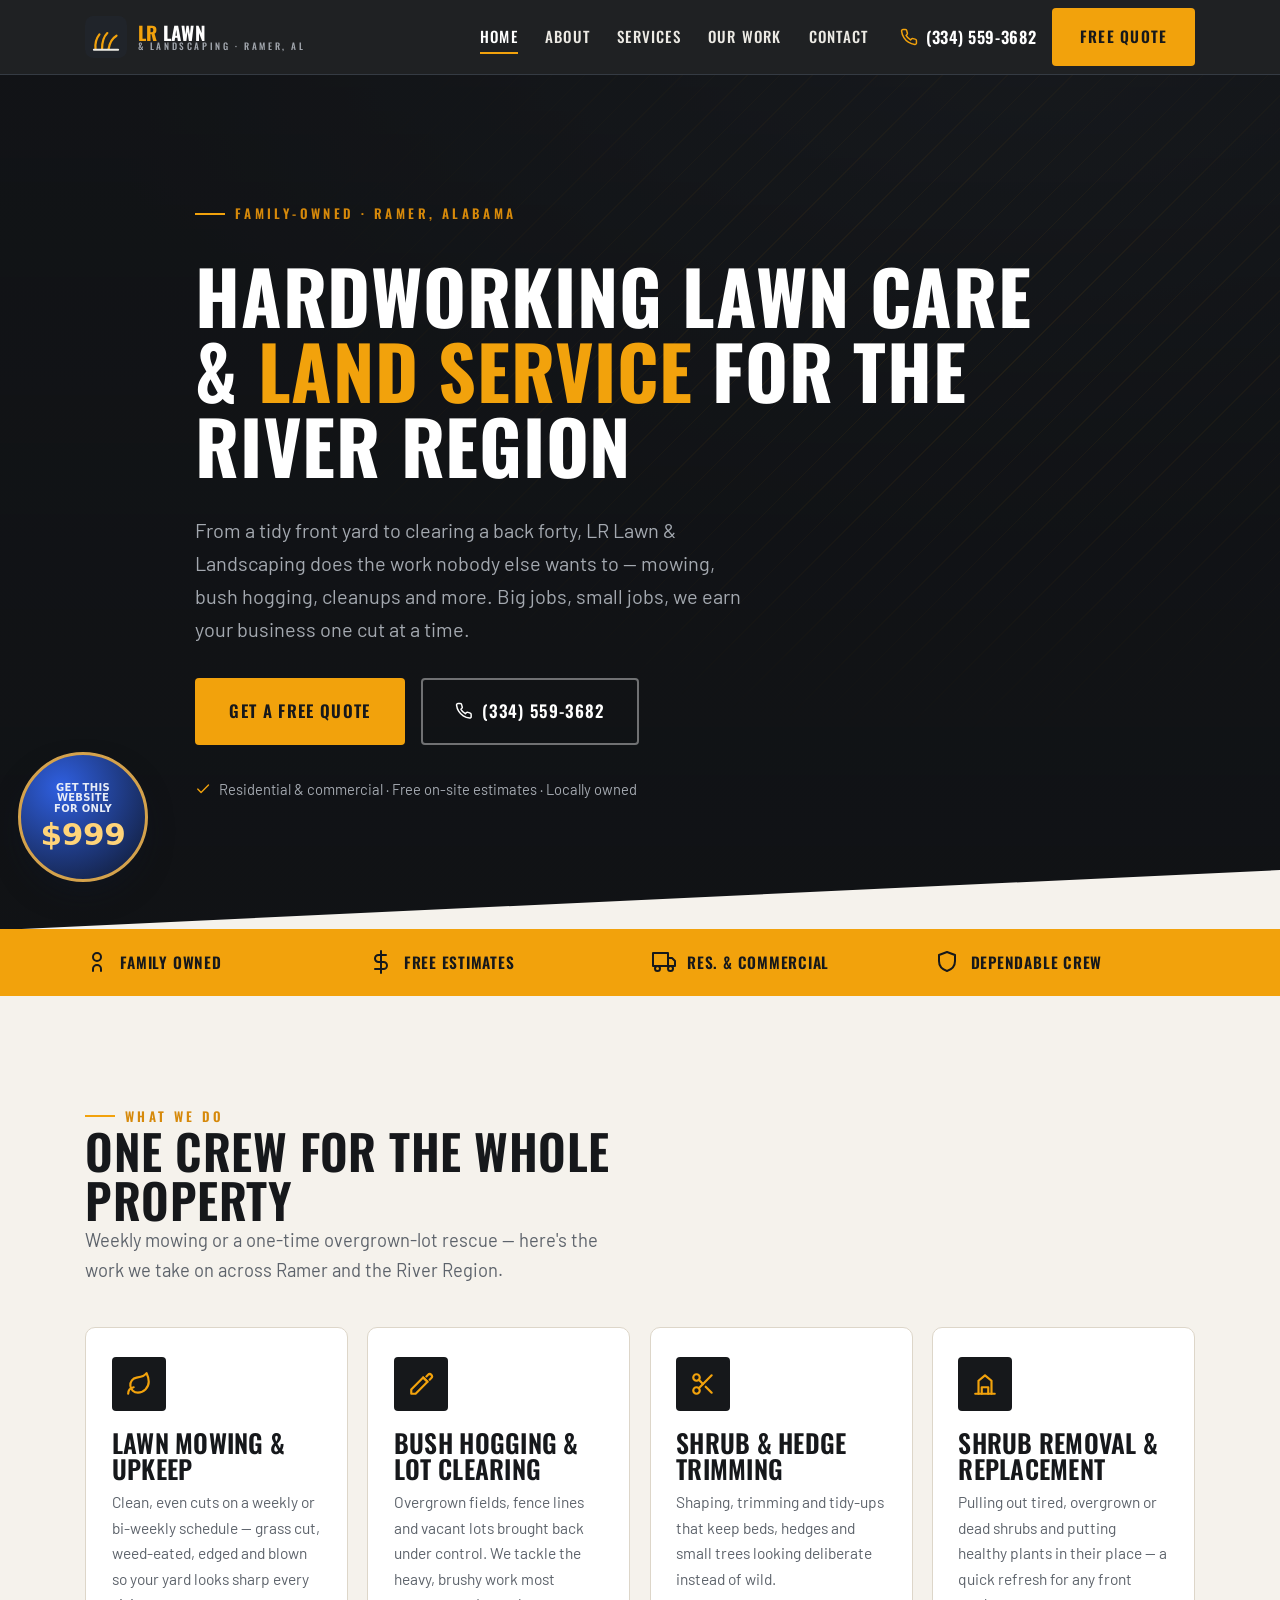
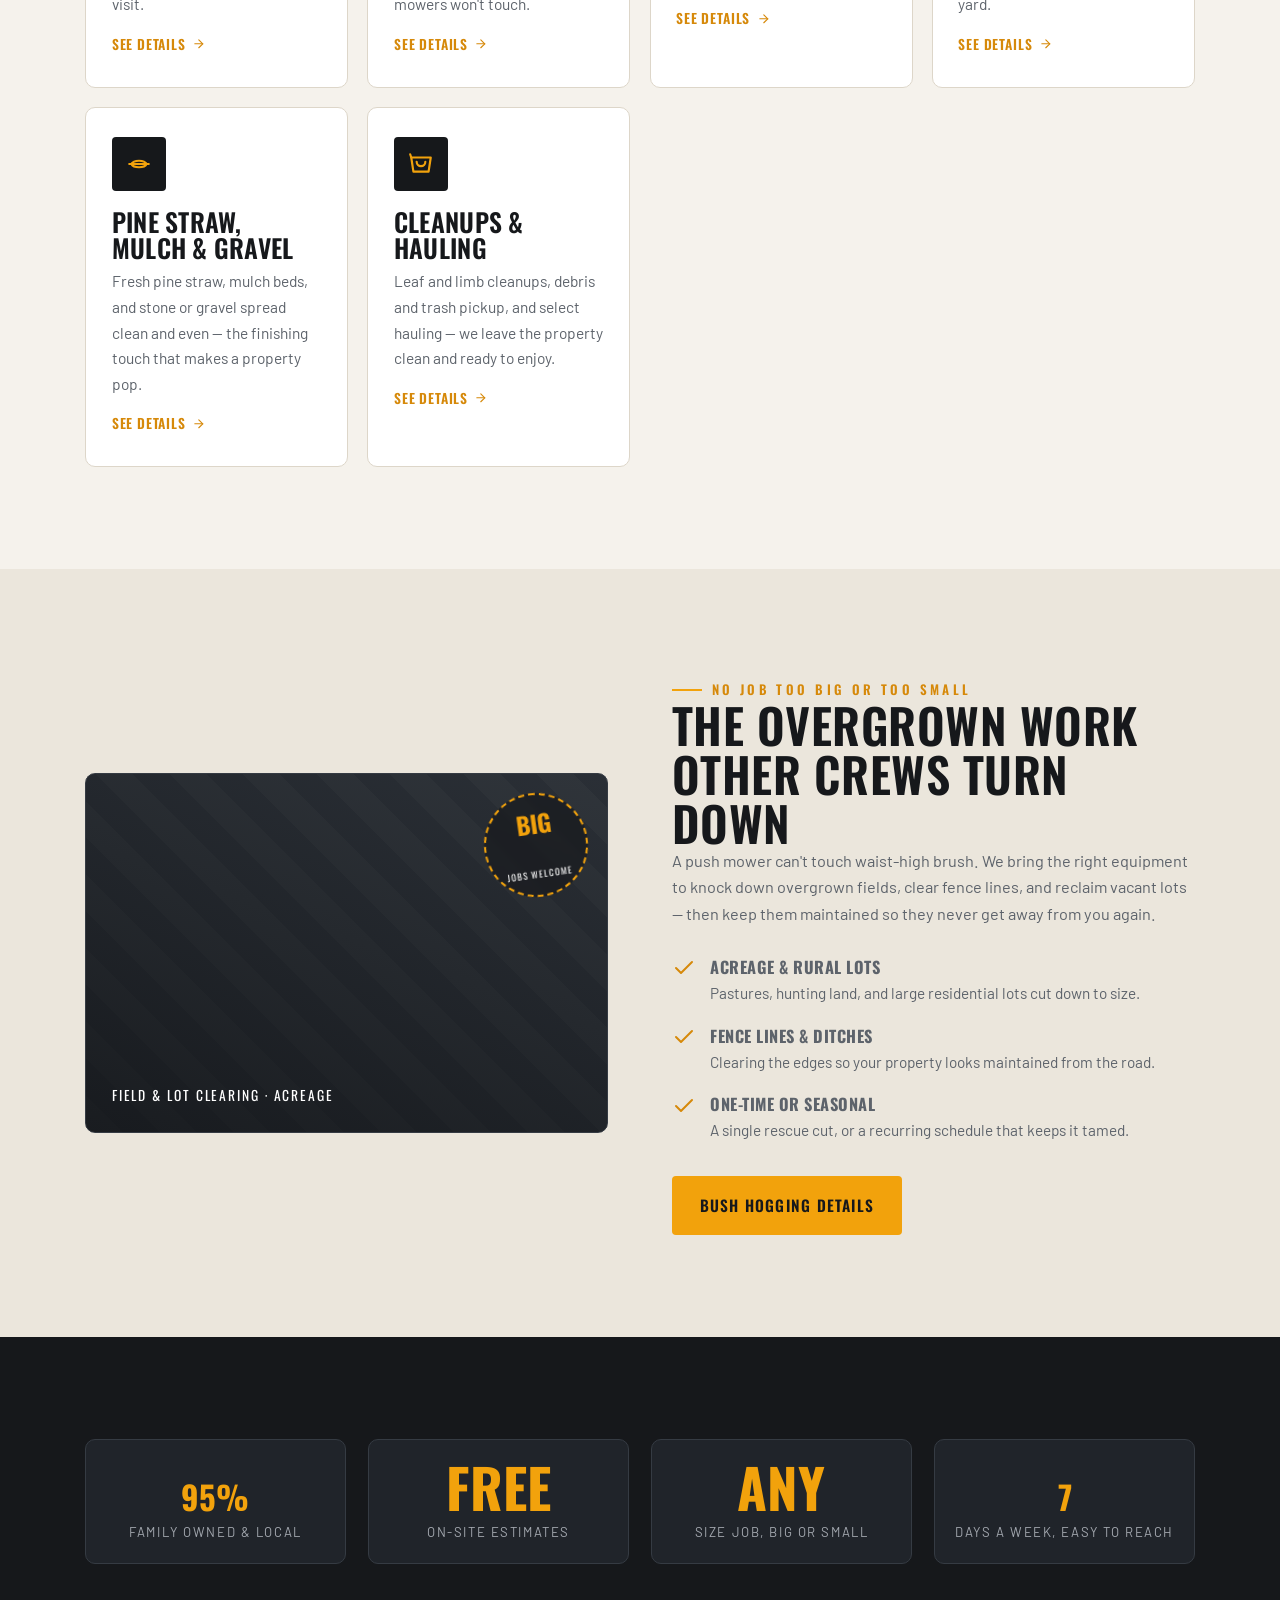
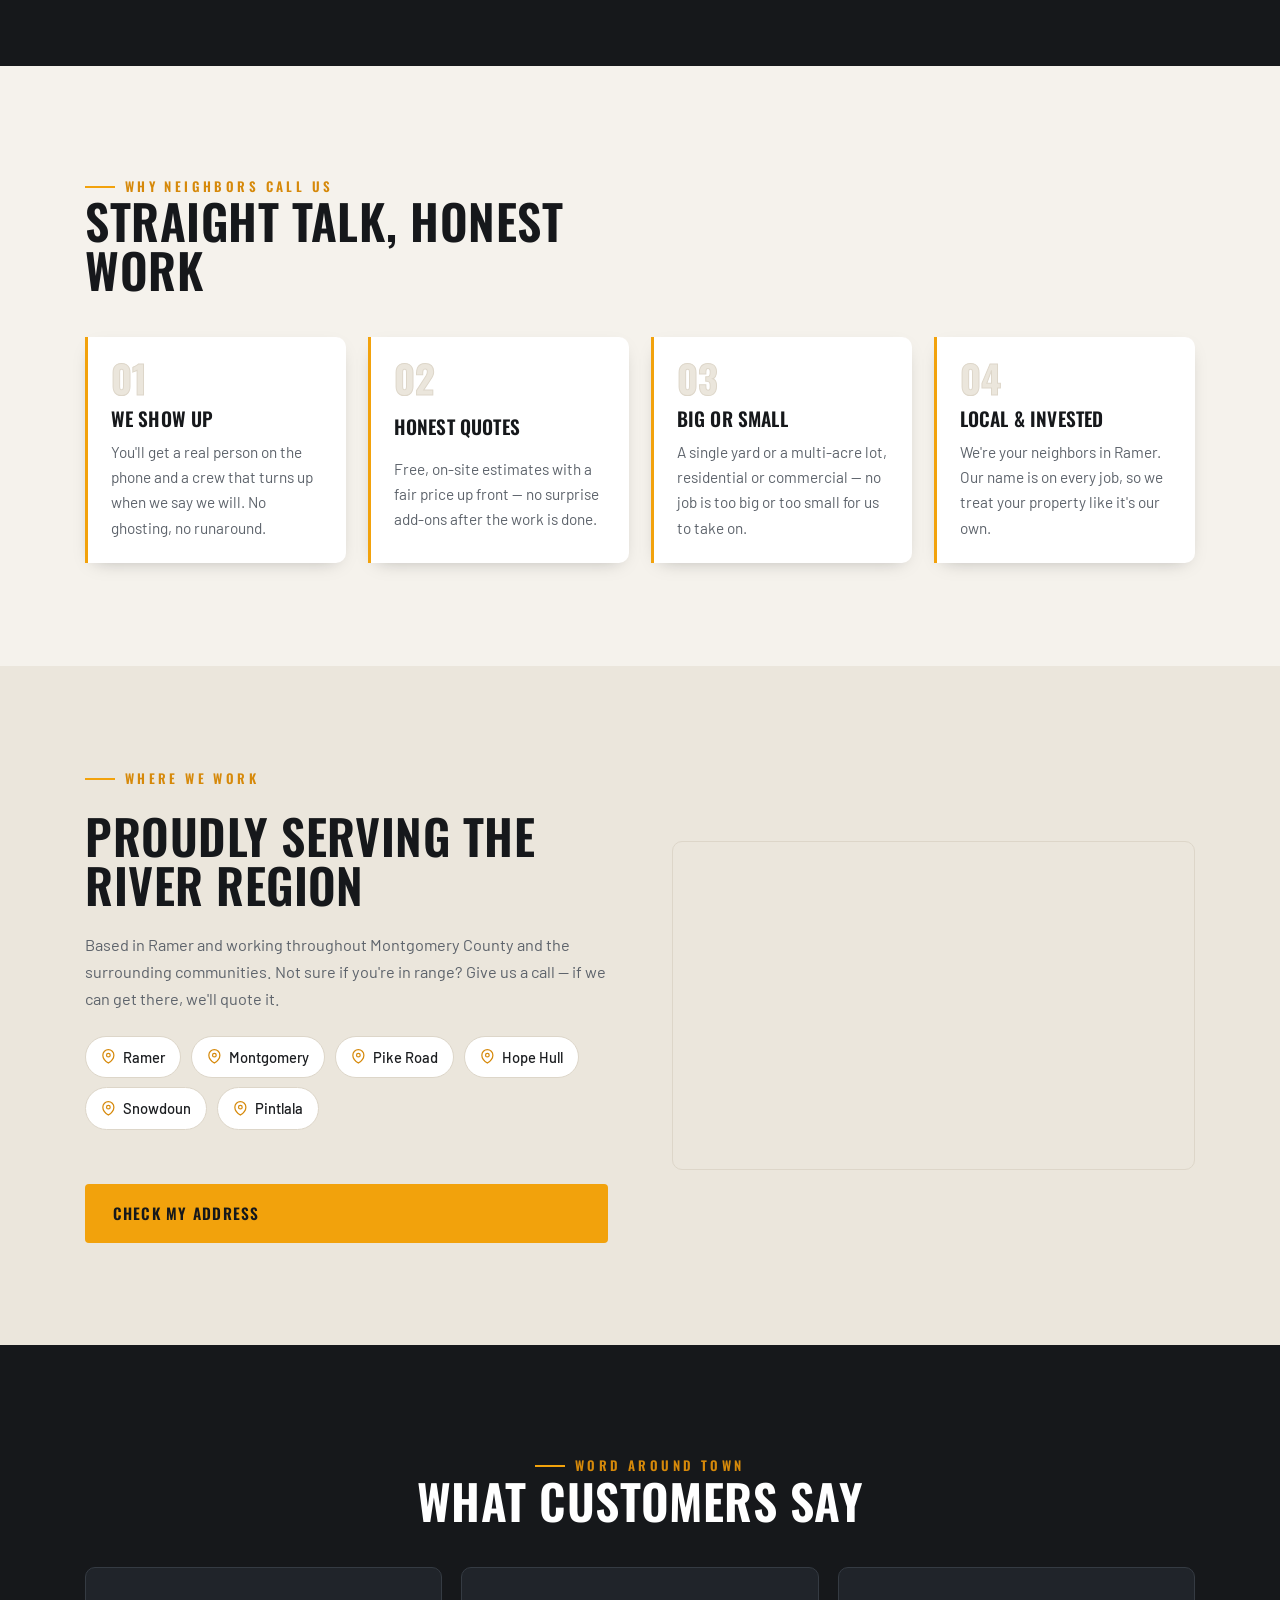
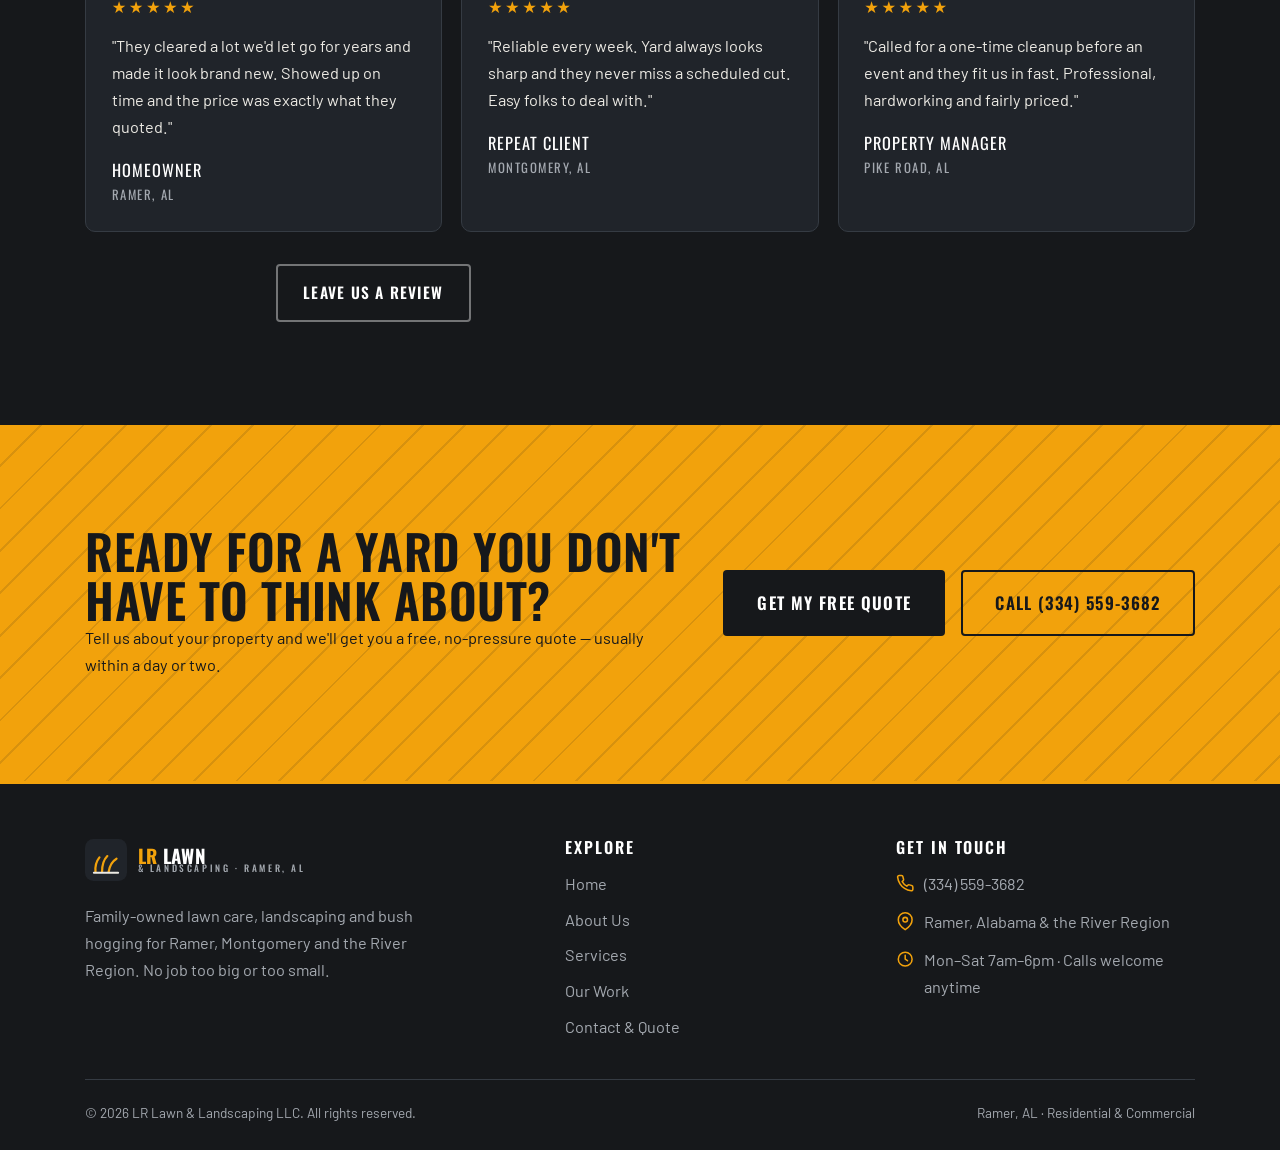
==== commit 725ffbe8: "Add floating $999 Aurora upsell button (links to wizard) Co-Authored-By: Claude Opus 4.8 <noreply@an" ====
--- a/index.html
+++ b/index.html
@@ -363,5 +363,20 @@
   </nav>
 
   <script src="js/main.js" defer></script>
+
+  <!-- aurora-cta : agency upsell button -->
+  <a class="aurora-cta" href="https://auroraadv.co/?tab=wizard" target="_blank" rel="noopener" aria-label="Get this website for only $999 — built by Aurora">
+    <span class="aurora-cta__top">Get this website<br>for only</span>
+    <span class="aurora-cta__price">$999</span>
+  </a>
+  <style>
+  .aurora-cta{position:fixed;left:18px;bottom:18px;z-index:58;width:130px;height:130px;border-radius:50%;display:flex;flex-direction:column;align-items:center;justify-content:center;text-align:center;gap:3px;padding:8px;background:radial-gradient(circle at 32% 26%,#2f5fe0,#0f172a);color:#fff;text-decoration:none;border:3px solid #d4a24c;box-shadow:0 14px 32px -10px rgba(15,23,42,.55);font-family:system-ui,-apple-system,"Segoe UI",Roboto,sans-serif;line-height:1.08;transition:transform .2s ease,box-shadow .2s ease;}
+  .aurora-cta:hover{transform:translateY(-3px) scale(1.05);box-shadow:0 20px 40px -10px rgba(15,23,42,.6);}
+  .aurora-cta:focus-visible{outline:3px solid #d4a24c;outline-offset:3px;}
+  .aurora-cta__top{font-size:10px;font-weight:700;letter-spacing:.03em;text-transform:uppercase;color:#e8edf7;}
+  .aurora-cta__price{font-size:31px;font-weight:800;color:#ffd479;letter-spacing:-.01em;}
+  @media (max-width:760px){.aurora-cta{width:106px;height:106px;left:12px;bottom:68px;border-width:2px;}.aurora-cta__top{font-size:8.5px;}.aurora-cta__price{font-size:25px;}}
+  @media (prefers-reduced-motion:reduce){.aurora-cta{transition:none;}}
+  </style>
 </body>
 </html>
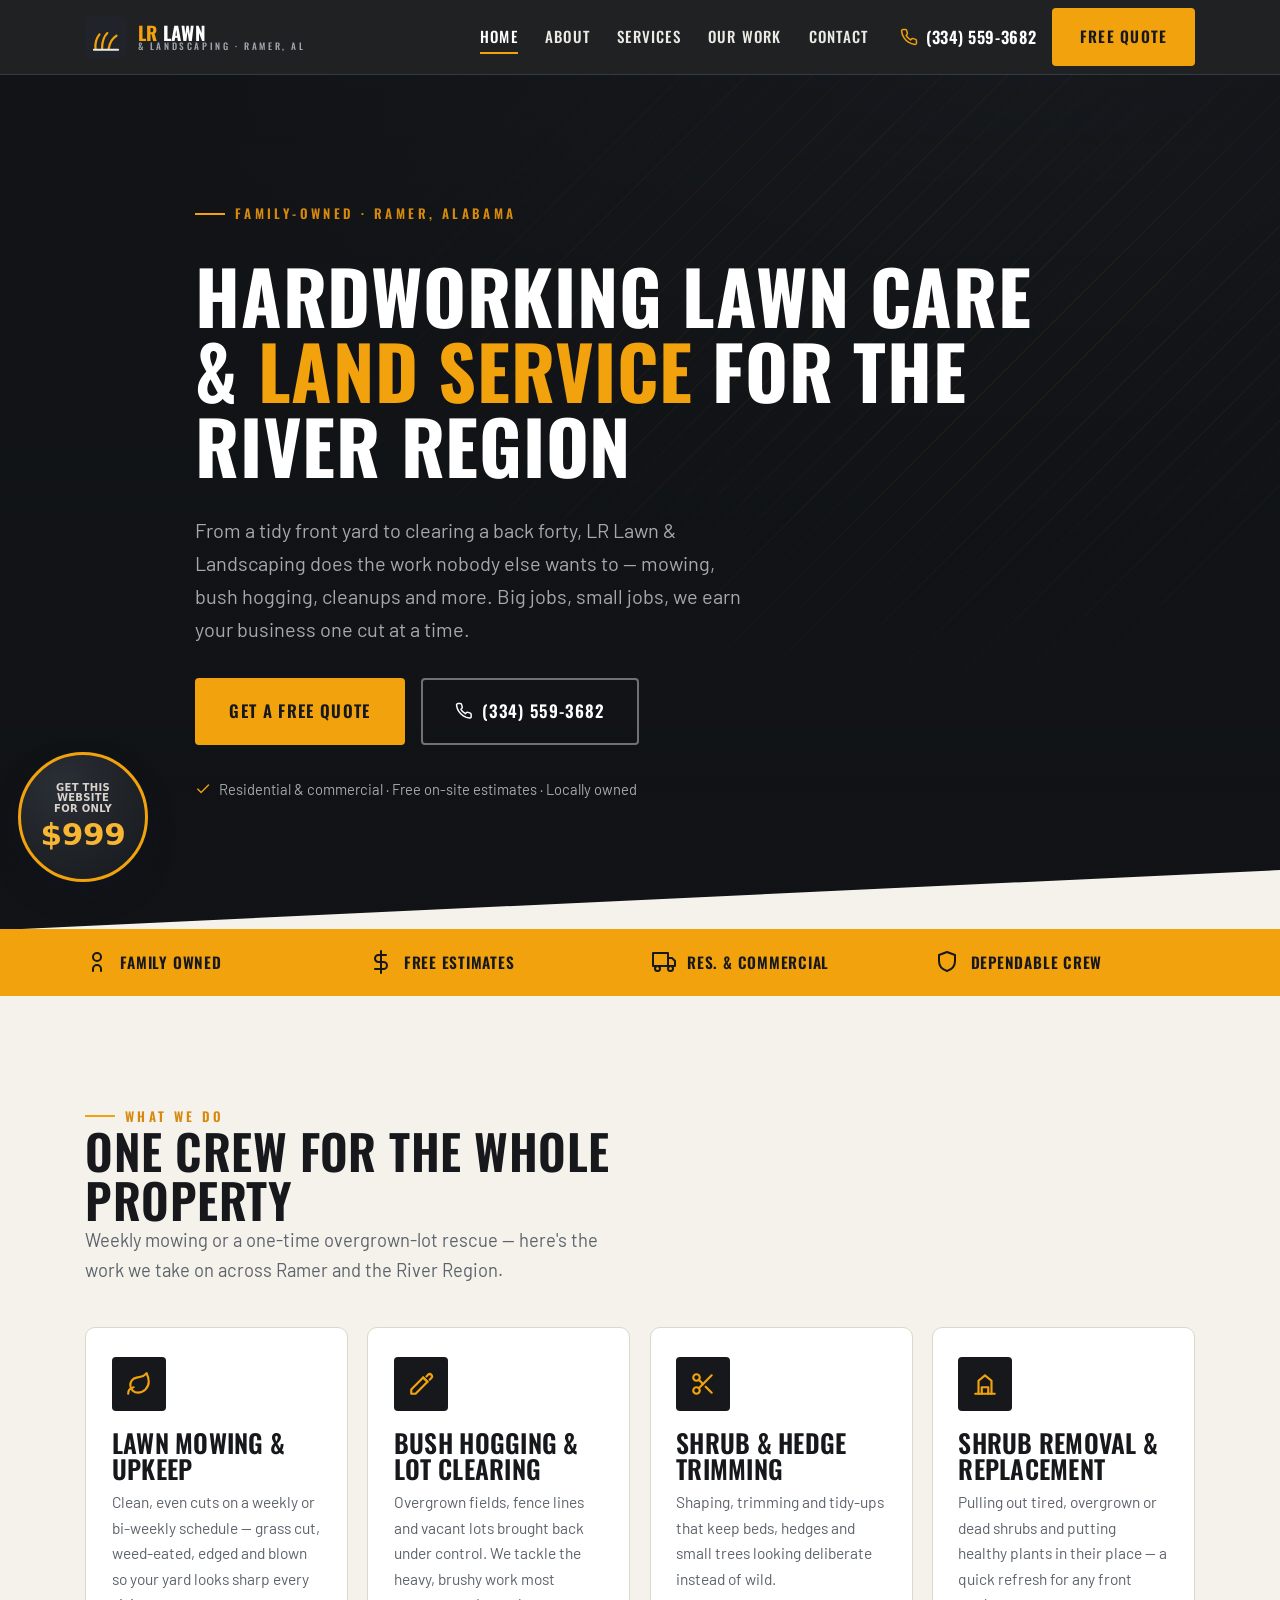
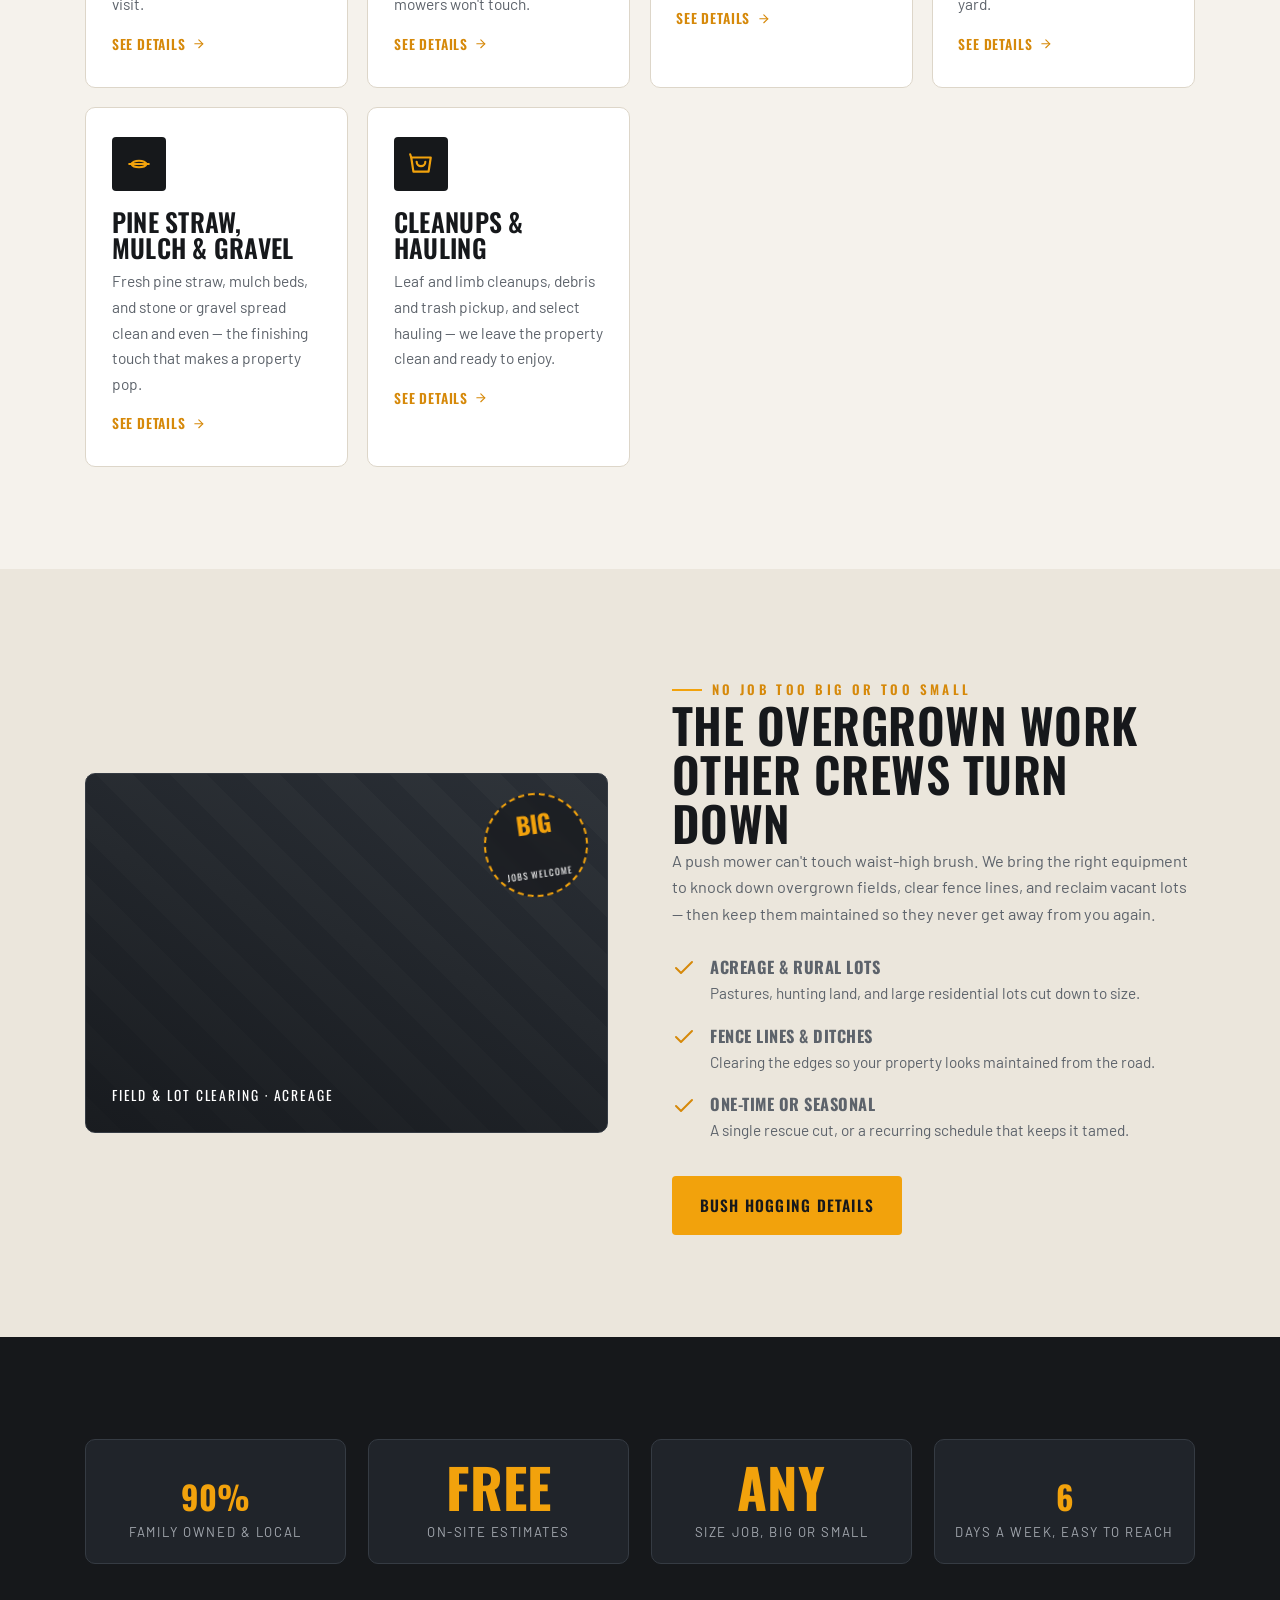
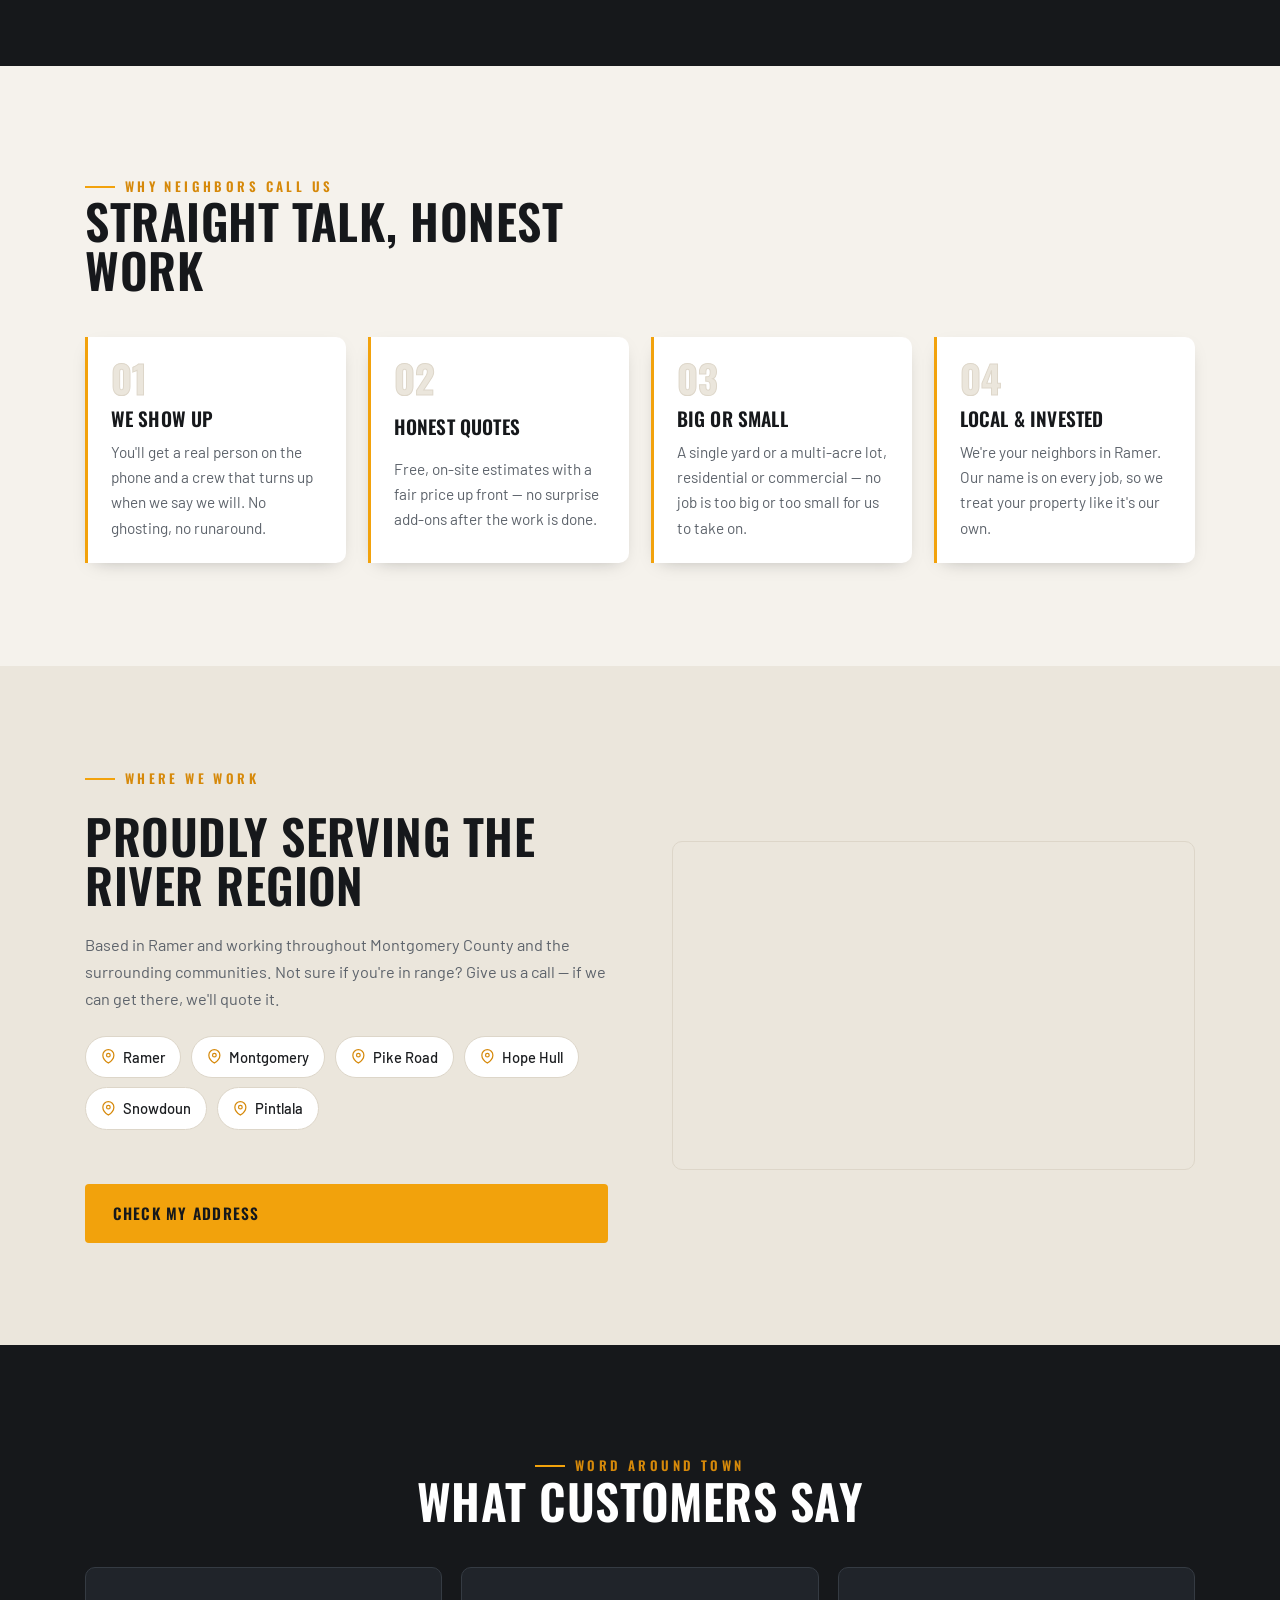
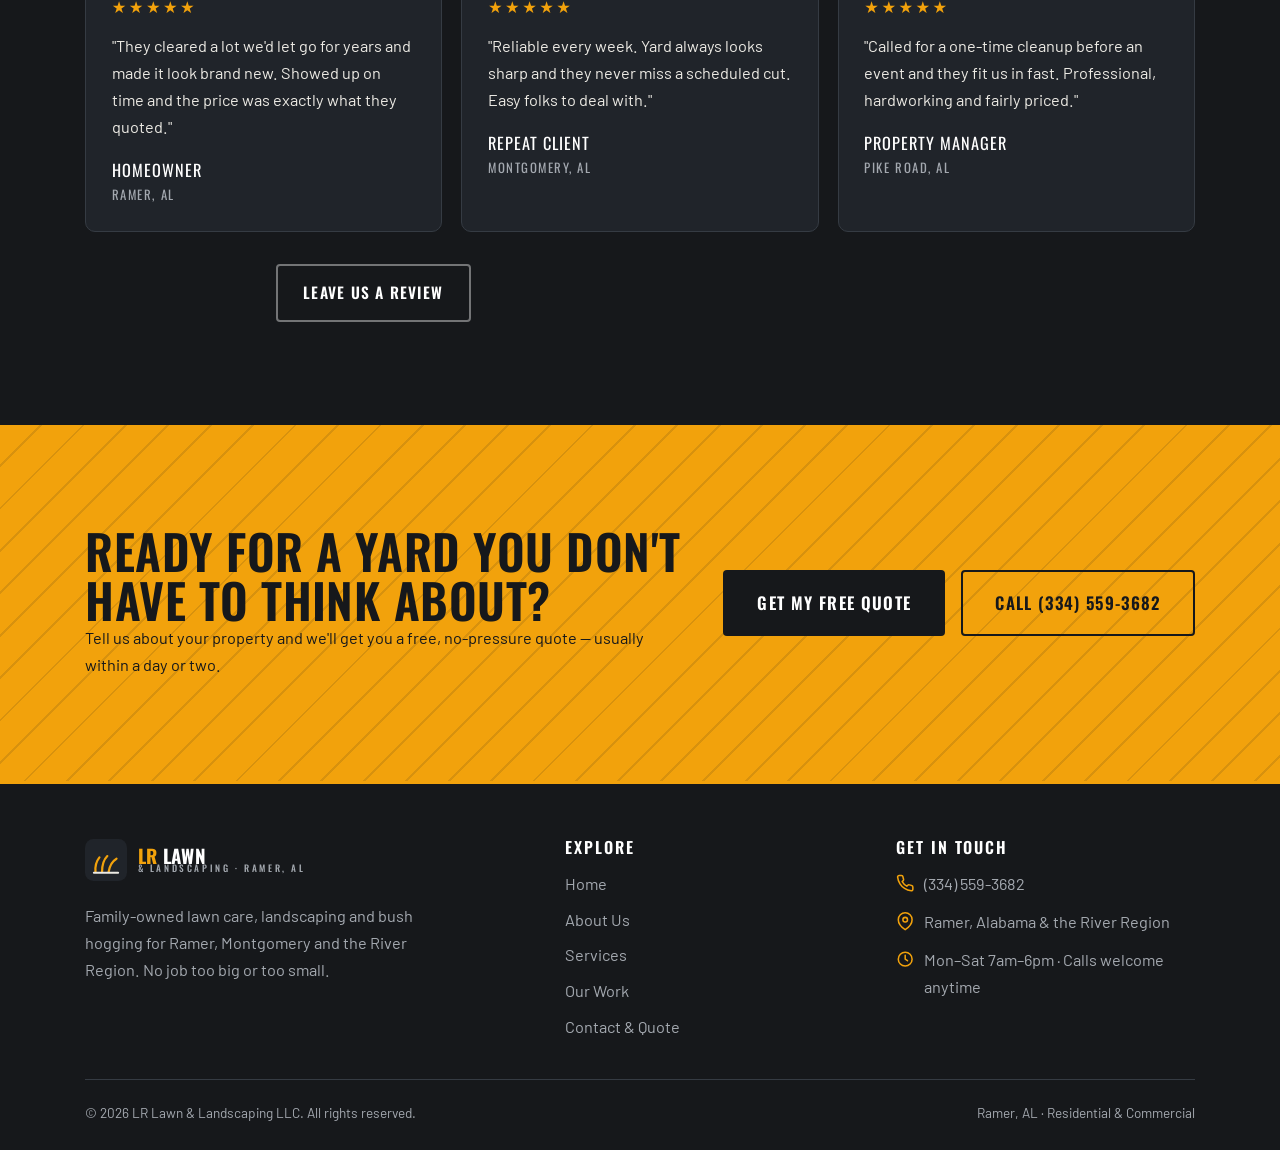
==== commit 9f35c0a3: "Recolor $999 badge to match site palette Co-Authored-By: Claude Opus 4.8 <noreply@anthropic.com>" ====
--- a/index.html
+++ b/index.html
@@ -370,11 +370,11 @@
     <span class="aurora-cta__price">$999</span>
   </a>
   <style>
-  .aurora-cta{position:fixed;left:18px;bottom:18px;z-index:58;width:130px;height:130px;border-radius:50%;display:flex;flex-direction:column;align-items:center;justify-content:center;text-align:center;gap:3px;padding:8px;background:radial-gradient(circle at 32% 26%,#2f5fe0,#0f172a);color:#fff;text-decoration:none;border:3px solid #d4a24c;box-shadow:0 14px 32px -10px rgba(15,23,42,.55);font-family:system-ui,-apple-system,"Segoe UI",Roboto,sans-serif;line-height:1.08;transition:transform .2s ease,box-shadow .2s ease;}
+  .aurora-cta{position:fixed;left:18px;bottom:18px;z-index:58;width:130px;height:130px;border-radius:50%;display:flex;flex-direction:column;align-items:center;justify-content:center;text-align:center;gap:3px;padding:8px;background:radial-gradient(circle at 32% 26%,#2a2f36,#16181b);color:#fff;text-decoration:none;border:3px solid #f2a20c;box-shadow:0 14px 32px -10px rgba(15,23,42,.55);font-family:system-ui,-apple-system,"Segoe UI",Roboto,sans-serif;line-height:1.08;transition:transform .2s ease,box-shadow .2s ease;}
   .aurora-cta:hover{transform:translateY(-3px) scale(1.05);box-shadow:0 20px 40px -10px rgba(15,23,42,.6);}
-  .aurora-cta:focus-visible{outline:3px solid #d4a24c;outline-offset:3px;}
-  .aurora-cta__top{font-size:10px;font-weight:700;letter-spacing:.03em;text-transform:uppercase;color:#e8edf7;}
-  .aurora-cta__price{font-size:31px;font-weight:800;color:#ffd479;letter-spacing:-.01em;}
+  .aurora-cta:focus-visible{outline:3px solid #f2a20c;outline-offset:3px;}
+  .aurora-cta__top{font-size:10px;font-weight:700;letter-spacing:.03em;text-transform:uppercase;color:#d9d4cb;}
+  .aurora-cta__price{font-size:31px;font-weight:800;color:#f7b733;letter-spacing:-.01em;}
   @media (max-width:760px){.aurora-cta{width:106px;height:106px;left:12px;bottom:68px;border-width:2px;}.aurora-cta__top{font-size:8.5px;}.aurora-cta__price{font-size:25px;}}
   @media (prefers-reduced-motion:reduce){.aurora-cta{transition:none;}}
   </style>
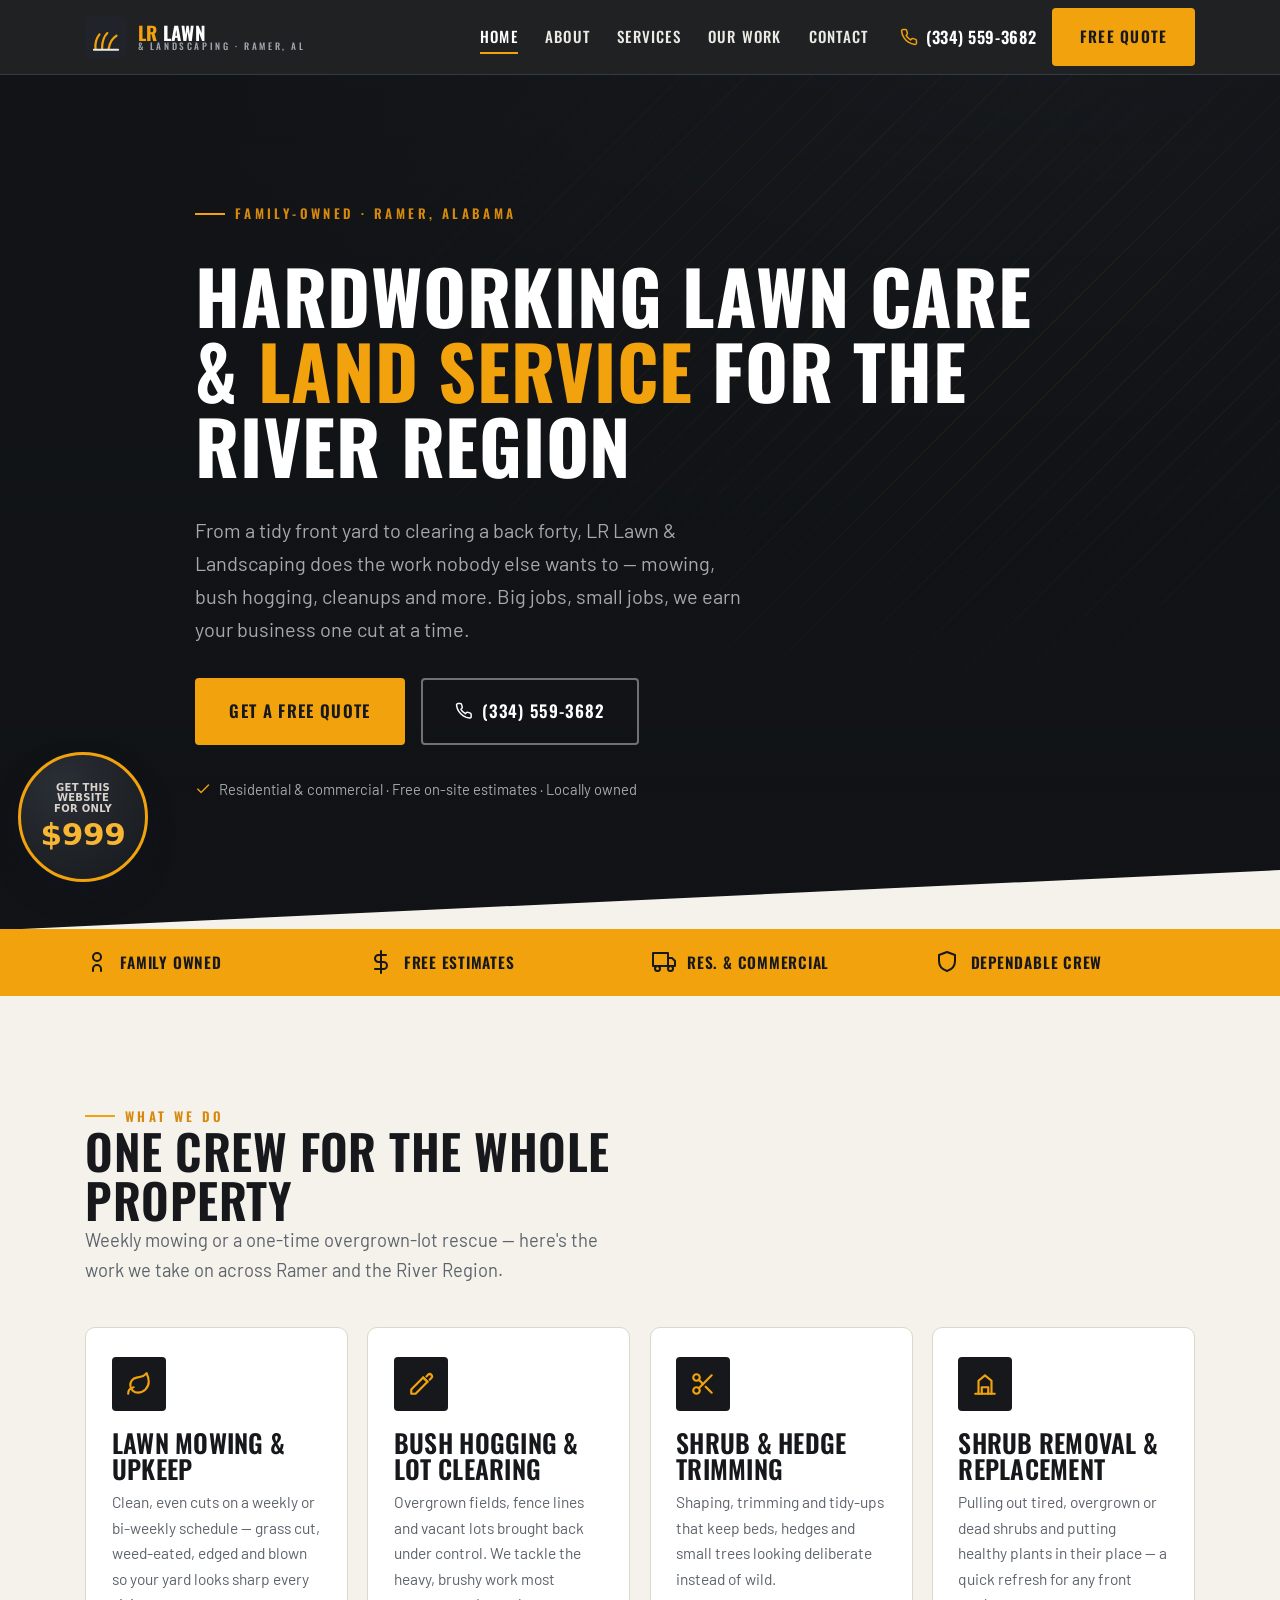
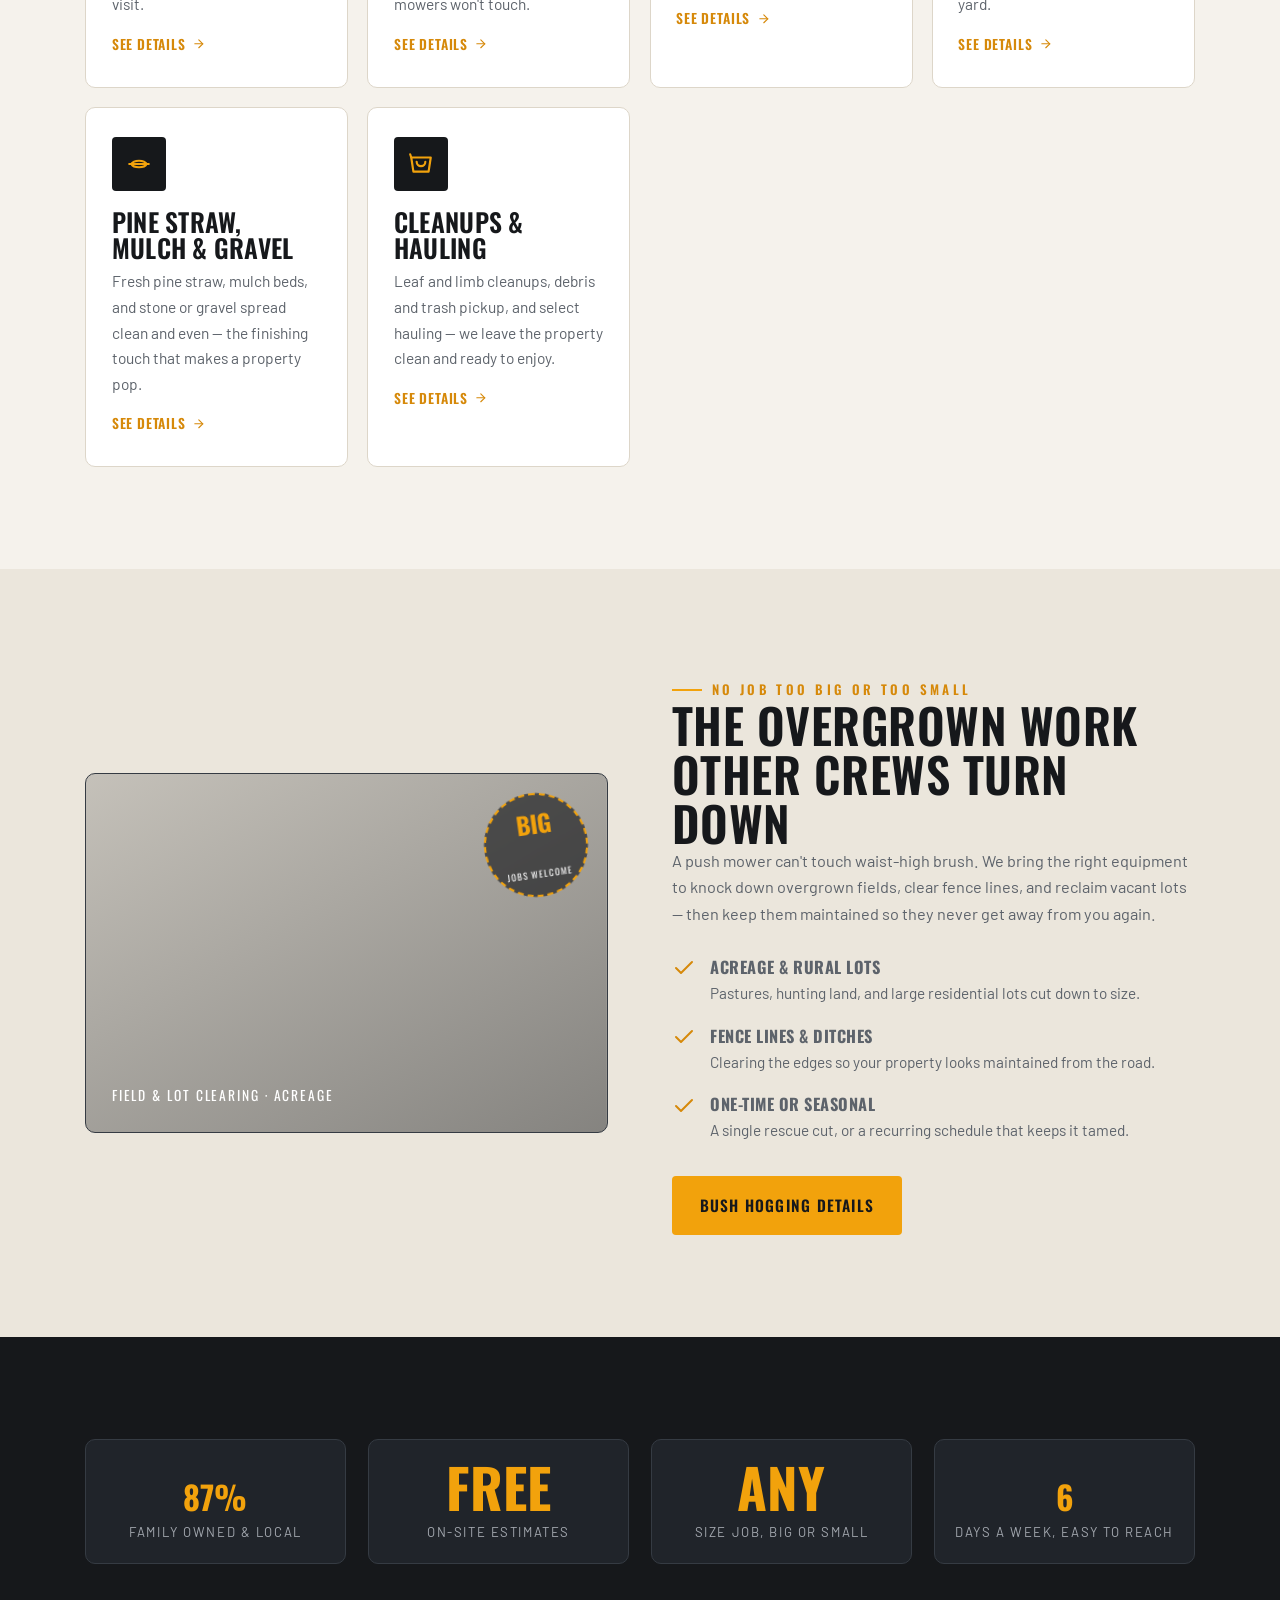
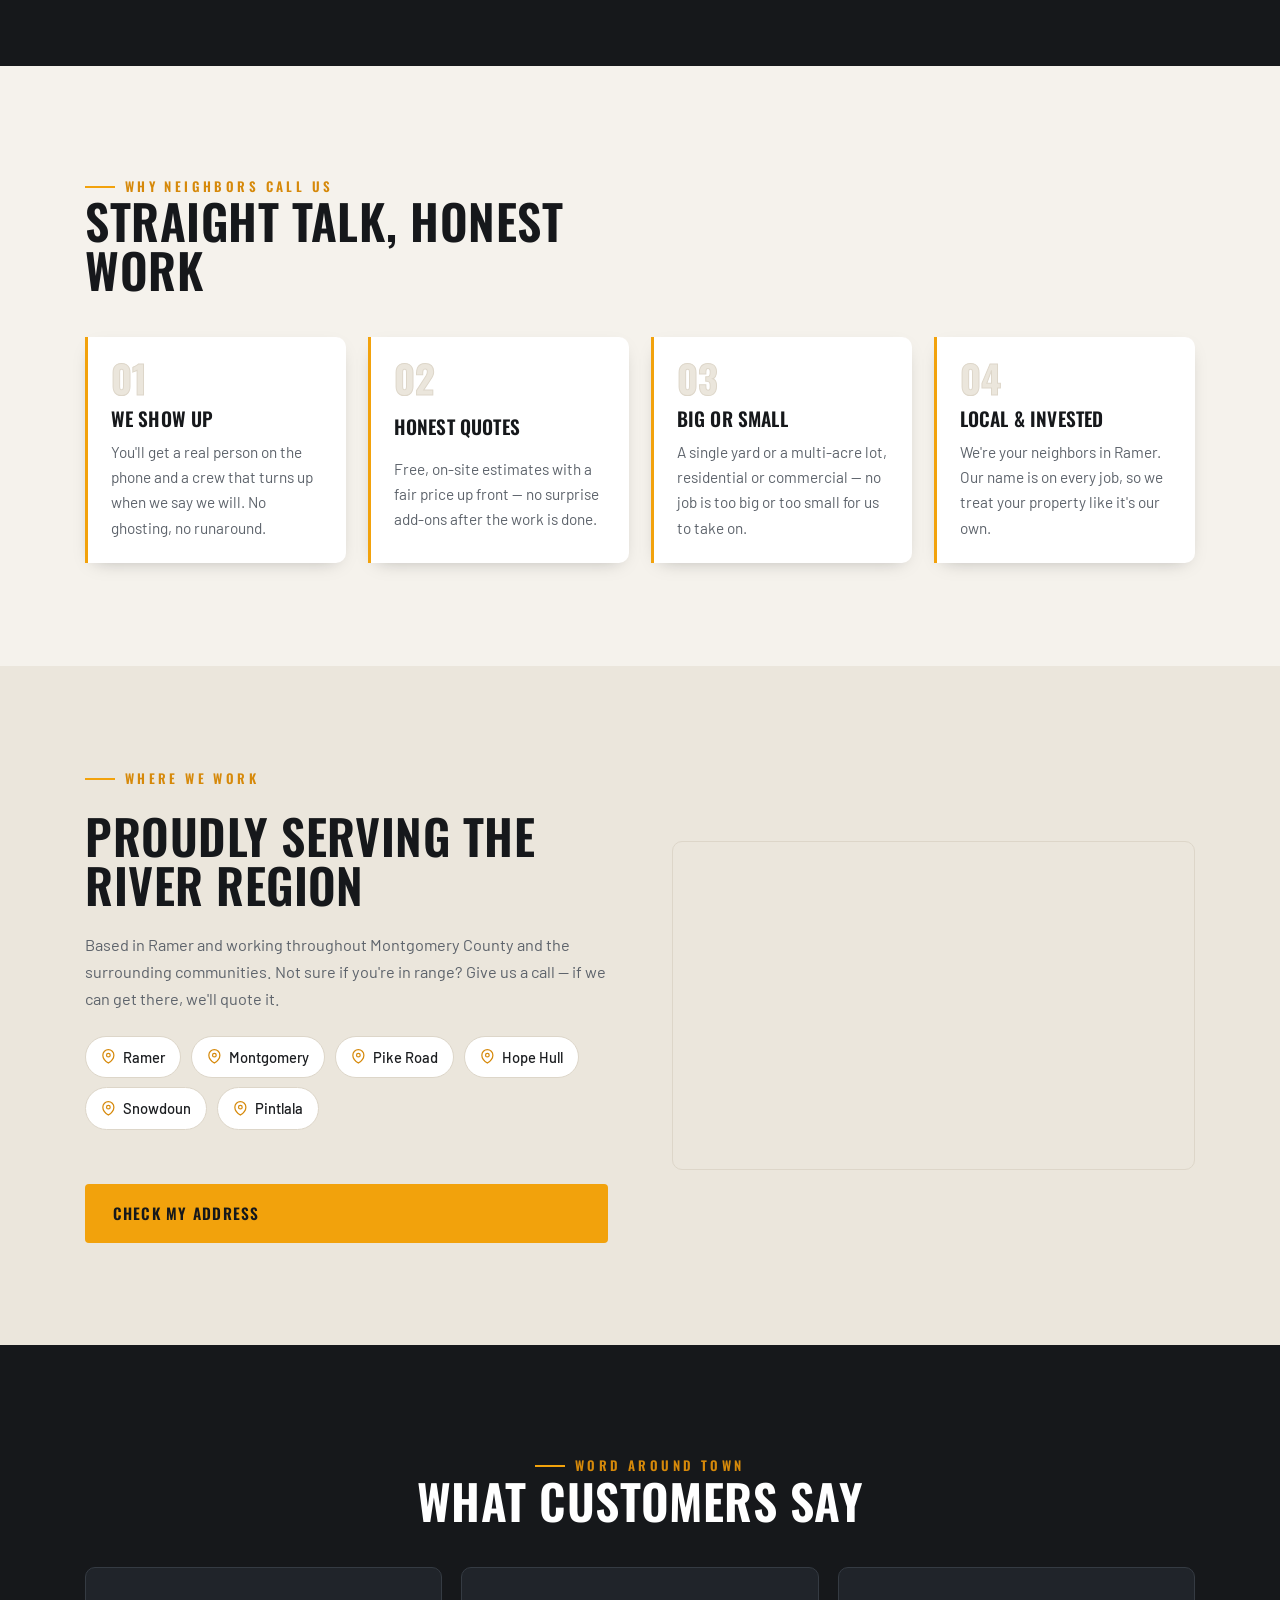
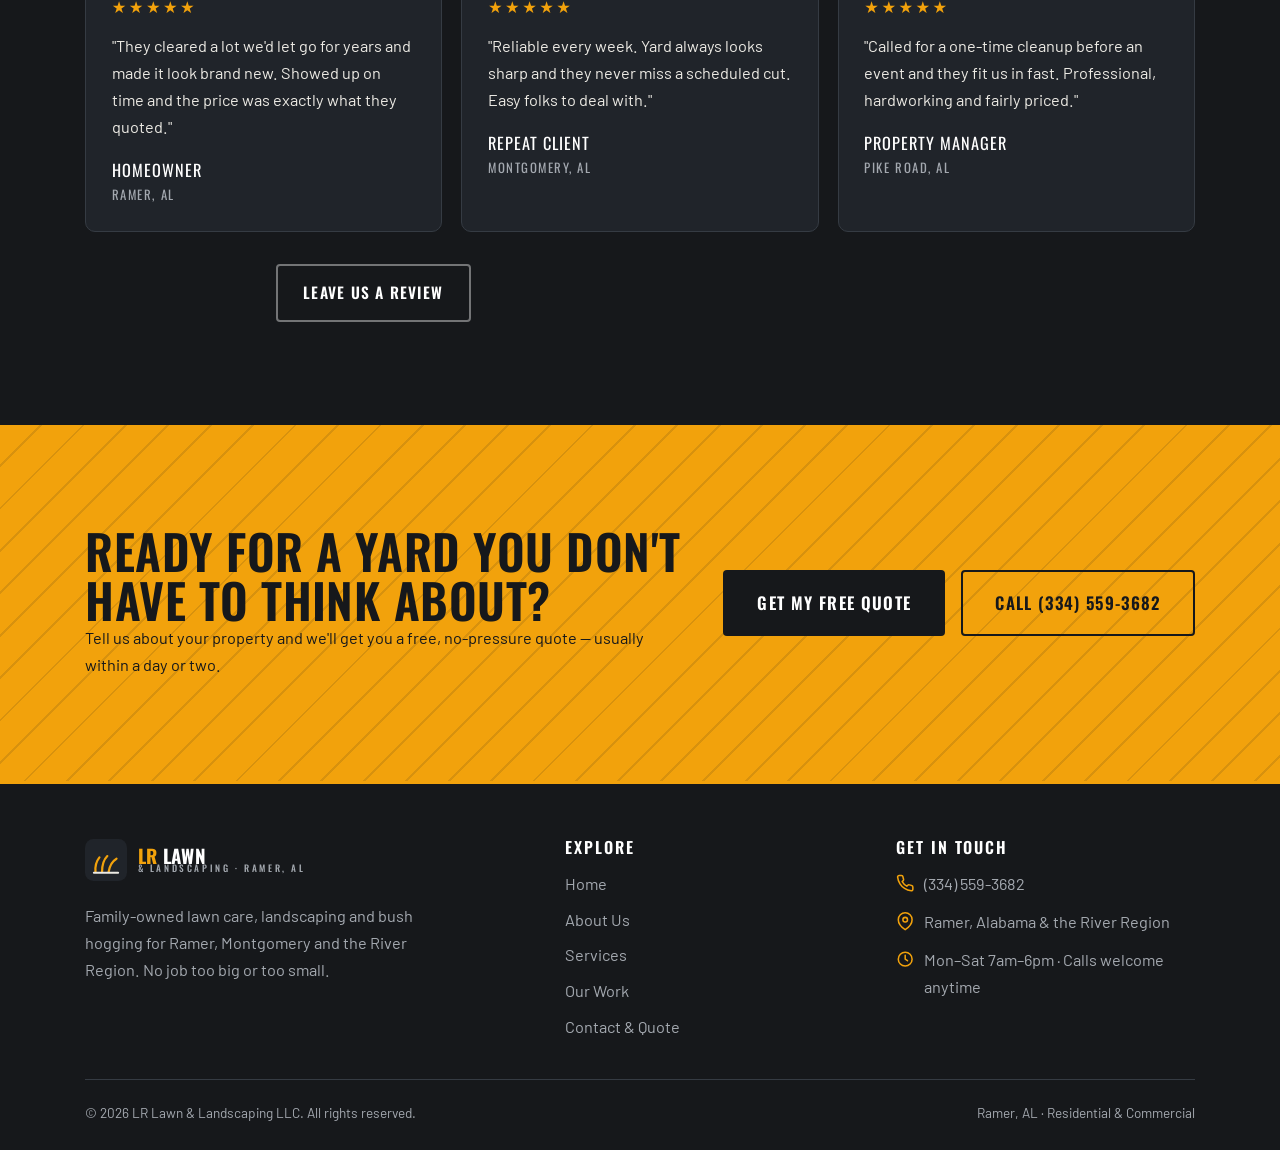
==== commit 50ef29d2: "Add real lawn/land-clearing photography (gallery, services, features, before/after) Co-Authored-By: " ====
--- a/index.html
+++ b/index.html
@@ -167,7 +167,7 @@
     <!-- ===================== FEATURE: BUSH HOGGING ===================== -->
     <section class="section section--concrete" aria-labelledby="feat-h">
       <div class="container split">
-        <div class="feature__media reveal">
+        <div class="feature__media reveal" style="background-image:linear-gradient(150deg,rgba(22,24,27,.18),rgba(22,24,27,.48)),url('https://images.unsplash.com/photo-1595797623546-5a85a990ca6c?w=1200&q=70&auto=format&fit=crop');background-size:cover;background-position:center">
           <!-- Replace background with a real bush-hogging / lot-clearing photo -->
           <span class="stamp"><b>BIG</b><small>jobs welcome</small></span>
           <p class="feature__tag">Field &amp; lot clearing · acreage</p>
--- a/css/style.css
+++ b/css/style.css
@@ -447,3 +447,12 @@
 .sr-only { position: absolute; width: 1px; height: 1px; padding: 0; margin: -1px; overflow: hidden; clip: rect(0,0,0,0); white-space: nowrap; border: 0; }
 .skip-link { position: absolute; left: .5rem; top: -3rem; background: var(--amber); color: var(--ink); padding: .6rem 1rem; border-radius: var(--radius); z-index: 100; transition: top .2s; font-family: var(--ff-display); text-transform: uppercase; }
 .skip-link:focus { top: .5rem; }
+
+/* ===== Real photography (Aurora) ===== */
+.tile[data-cat="lawn"]{background-image:url('https://images.unsplash.com/photo-1458245201577-fc8a130b8829?w=1200&q=70&auto=format&fit=crop');background-size:cover;background-position:center;}
+.tile[data-cat="clearing"]{background-image:url('https://images.unsplash.com/photo-1595797623546-5a85a990ca6c?w=1200&q=70&auto=format&fit=crop');background-size:cover;background-position:center;}
+.tile[data-cat="commercial"]{background-image:url('https://images.unsplash.com/photo-1628340981113-fe1949fe5cc0?w=1200&q=70&auto=format&fit=crop');background-size:cover;background-position:center;}
+.tile[data-cat="trim"]{background-image:url('https://images.unsplash.com/photo-1599151893427-e09096e38d6d?w=1200&q=70&auto=format&fit=crop');background-size:cover;background-position:center;}
+.tile[data-cat="cleanup"]{background-image:url('https://images.unsplash.com/photo-1601989874863-e67a5a734f56?w=1200&q=70&auto=format&fit=crop');background-size:cover;background-position:center;}
+.ba__before{background-image:linear-gradient(160deg,rgba(0,0,0,.18),transparent 55%),url('https://images.unsplash.com/photo-1595797623546-5a85a990ca6c?w=1200&q=70&auto=format&fit=crop');background-size:cover;background-position:center;}
+.ba__after{background-image:linear-gradient(160deg,rgba(0,0,0,.18),transparent 55%),url('https://images.unsplash.com/photo-1628340981113-fe1949fe5cc0?w=1200&q=70&auto=format&fit=crop');background-size:cover;background-position:center;}
